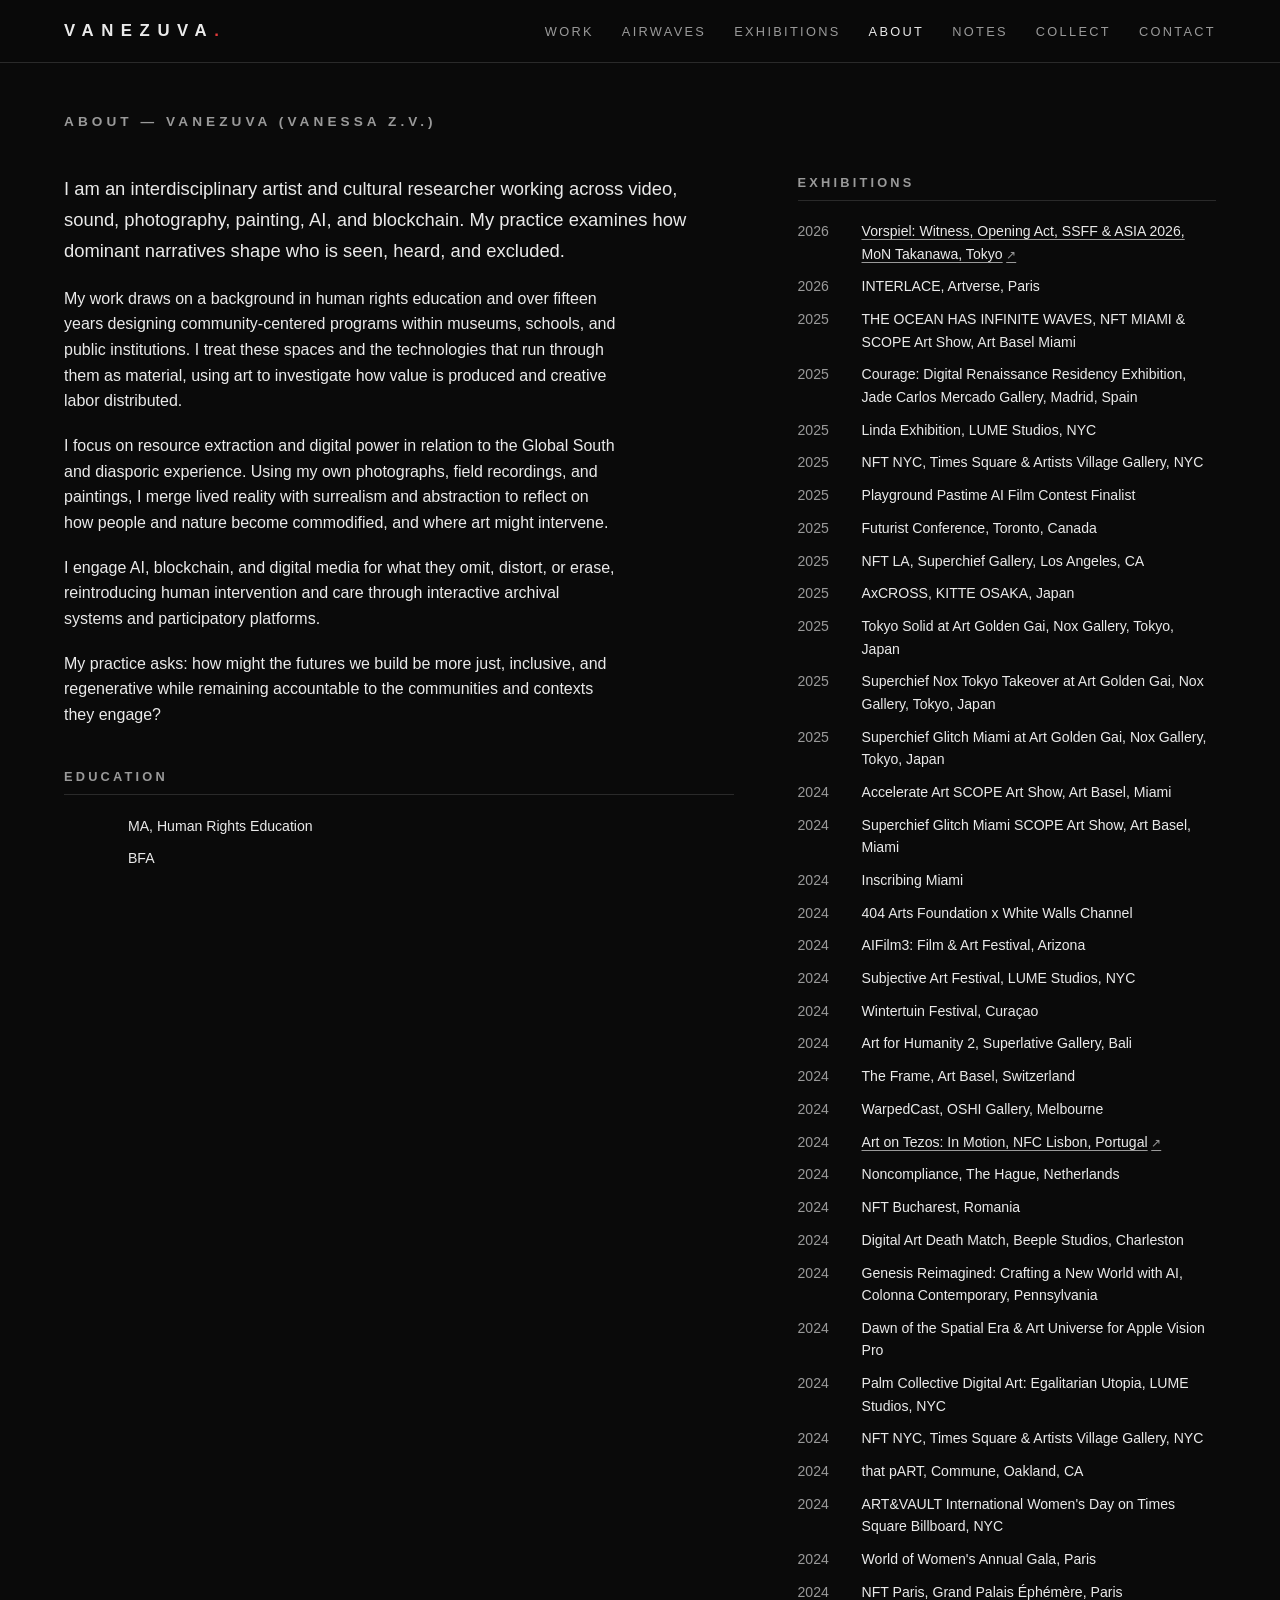
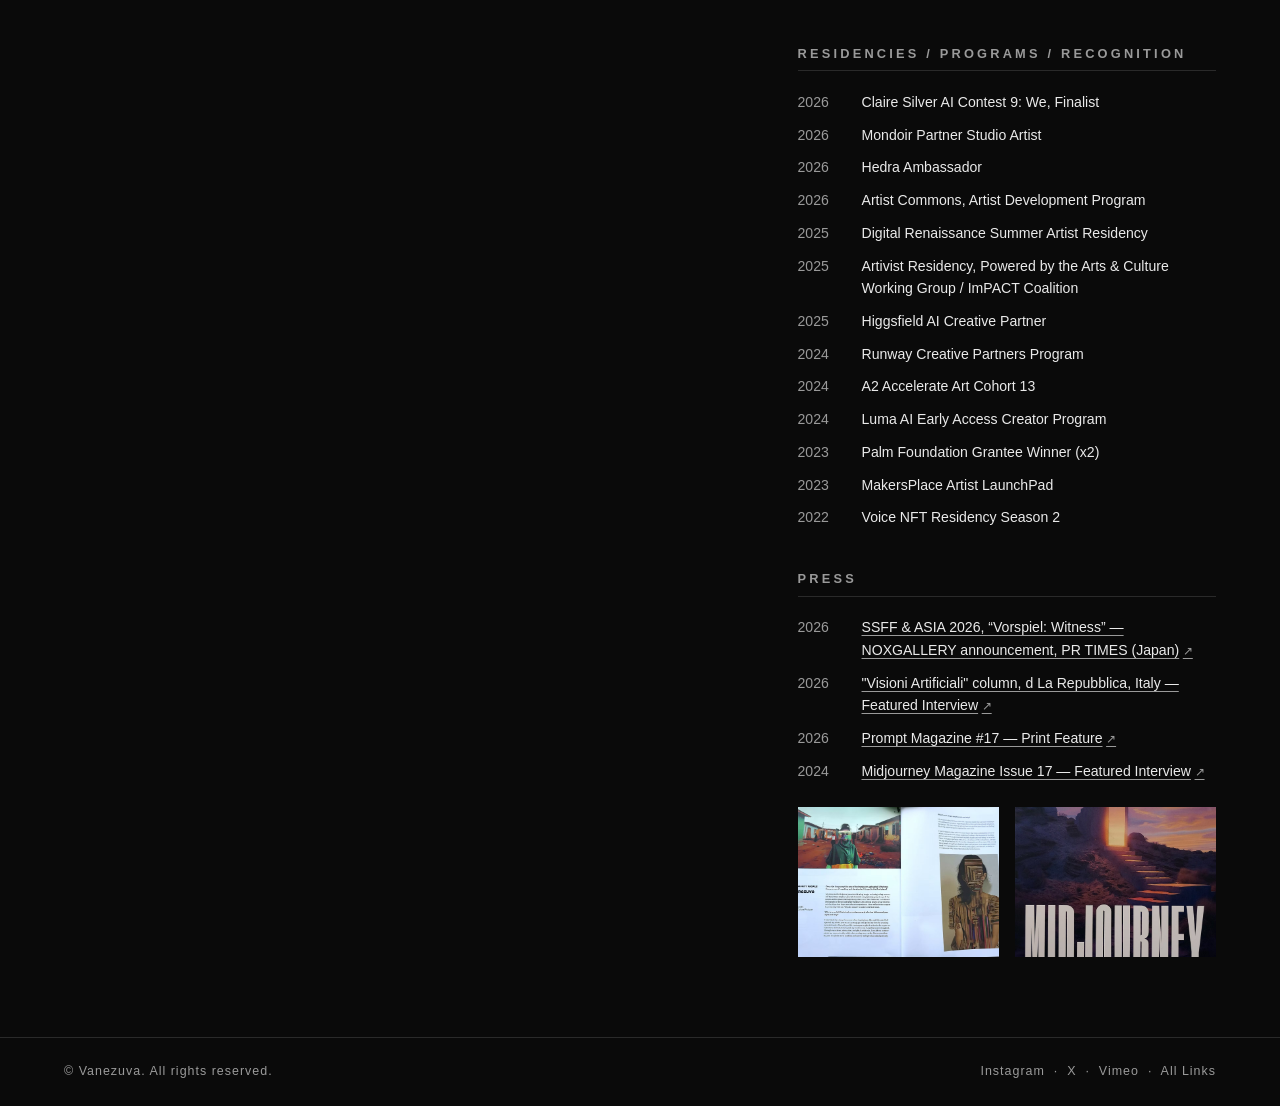
==== about.html @ 451c5dfe "Remove background grain" ====
<!DOCTYPE html>
<html lang="en">
<head>
  <meta charset="utf-8">
  <meta name="viewport" content="width=device-width, initial-scale=1">
  <title>About — Vanezuva | Interdisciplinary Artist &amp; Cultural Researcher</title>
  <meta name="description" content="Vanezuva (Vanessa Z.V.) examines how dominant narratives shape who is seen, heard, and excluded — working across video, sound, photography, painting, AI, and blockchain. Exhibitions, residencies, and press.">
  <link rel="canonical" href="https://www.vanezuva.com/about">
  <meta property="og:title" content="About — Vanezuva">
  <meta property="og:description" content="Interdisciplinary artist and cultural researcher. Exhibitions, residencies, and press.">
  <meta property="og:type" content="website">
  <link rel="stylesheet" href="css/main.css?v=16">
</head>
<body>

<header>
  <div class="header-inner">
    <a class="wordmark" href="/">Vanezuva<span>.</span></a>
    <button class="nav-toggle" id="navToggle" aria-label="Menu" aria-expanded="false">
      <span></span><span></span><span></span>
    </button>
    <nav>
      <a href="/">Work</a>
      <a href="/airwaves-ripple-effects">AIRWAVES</a>
      <a href="/exhibitions">Exhibitions</a>
      <a href="/about" class="active">About</a>
      <a href="/notes">Notes</a>
      <details class="collect-menu">
        <summary>Collect</summary>
        <div class="collect-list">
          <a href="https://www.transient.xyz/@Vanezuva" target="_blank" rel="noopener"><span class="chain">Ethereum</span><span>Transient Labs</span></a>
          <a href="https://objkt.com/users/tz1ch1iQnwR1G2ZSgaQqmaymnoV4d2zzx7Fn" target="_blank" rel="noopener"><span class="chain">Tezos</span><span>objkt</span></a>
          <a href="https://gamma.io/bc1qspwr9g2lpkmxvj2ulwgym7v85rjtnqvez5m835/created" target="_blank" rel="noopener"><span class="chain">Ordinals</span><span>Gamma</span></a>
          <a href="https://www.mallow.art/u/vanezuva?tab=artworks" target="_blank" rel="noopener"><span class="chain">Solana</span><span>Mallow</span></a>
        </div>
      </details>
      <a href="/contact">Contact</a>
    </nav>
  </div>
</header>

<main>
  <h1 class="page-title">About — Vanezuva (Vanessa Z.V.)</h1>

  <div class="about-grid">

    <section class="statement">
      <p class="lede">I am an interdisciplinary artist and cultural researcher working across video, sound, photography, painting, AI, and blockchain. My practice examines how dominant narratives shape who is seen, heard, and excluded.</p>
      <p>My work draws on a background in human rights education and over fifteen years designing community-centered programs within museums, schools, and public institutions. I treat these spaces and the technologies that run through them as material, using art to investigate how value is produced and creative labor distributed.</p>
      <p>I focus on resource extraction and digital power in relation to the Global South and diasporic experience. Using my own photographs, field recordings, and paintings, I merge lived reality with surrealism and abstraction to reflect on how people and nature become commodified, and where art might intervene.</p>
      <p>I engage AI, blockchain, and digital media for what they omit, distort, or erase, reintroducing human intervention and care through interactive archival systems and participatory platforms.</p>
      <p>My practice asks: how might the futures we build be more just, inclusive, and regenerative while remaining accountable to the communities and contexts they engage?</p>

      <div class="cv" style="margin-top:2.5rem">
        <h2>Education</h2>
        <ul>
          <li><span class="year"></span><span>MA, Human Rights Education</span></li>
          <li><span class="year"></span><span>BFA</span></li>
        </ul>
      </div>
    </section>

    <aside class="cv">
      <h2>Exhibitions</h2>
      <ul>
        <li><span class="year">2026</span><span><a href="https://prtimes.jp/main/html/rd/p/000000022.000100330.html" target="_blank" rel="noopener">Vorspiel: Witness, Opening Act, SSFF &amp; ASIA 2026, MoN Takanawa, Tokyo</a></span></li>
        <li><span class="year">2026</span><span>INTERLACE, Artverse, Paris</span></li>
        <li><span class="year">2025</span><span>THE OCEAN HAS INFINITE WAVES, NFT MIAMI &amp; SCOPE Art Show, Art Basel Miami</span></li>
        <li><span class="year">2025</span><span>Courage: Digital Renaissance Residency Exhibition, Jade Carlos Mercado Gallery, Madrid, Spain</span></li>
        <li><span class="year">2025</span><span>Linda Exhibition, LUME Studios, NYC</span></li>
        <li><span class="year">2025</span><span>NFT NYC, Times Square &amp; Artists Village Gallery, NYC</span></li>
        <li><span class="year">2025</span><span>Playground Pastime AI Film Contest Finalist</span></li>
        <li><span class="year">2025</span><span>Futurist Conference, Toronto, Canada</span></li>
        <li><span class="year">2025</span><span>NFT LA, Superchief Gallery, Los Angeles, CA</span></li>
        <li><span class="year">2025</span><span>AxCROSS, KITTE OSAKA, Japan</span></li>
        <li><span class="year">2025</span><span>Tokyo Solid at Art Golden Gai, Nox Gallery, Tokyo, Japan</span></li>
        <li><span class="year">2025</span><span>Superchief Nox Tokyo Takeover at Art Golden Gai, Nox Gallery, Tokyo, Japan</span></li>
        <li><span class="year">2025</span><span>Superchief Glitch Miami at Art Golden Gai, Nox Gallery, Tokyo, Japan</span></li>
        <li><span class="year">2024</span><span>Accelerate Art SCOPE Art Show, Art Basel, Miami</span></li>
        <li><span class="year">2024</span><span>Superchief Glitch Miami SCOPE Art Show, Art Basel, Miami</span></li>
        <li><span class="year">2024</span><span>Inscribing Miami</span></li>
        <li><span class="year">2024</span><span>404 Arts Foundation x White Walls Channel</span></li>
        <li><span class="year">2024</span><span>AIFilm3: Film &amp; Art Festival, Arizona</span></li>
        <li><span class="year">2024</span><span>Subjective Art Festival, LUME Studios, NYC</span></li>
        <li><span class="year">2024</span><span>Wintertuin Festival, Curaçao</span></li>
        <li><span class="year">2024</span><span>Art for Humanity 2, Superlative Gallery, Bali</span></li>
        <li><span class="year">2024</span><span>The Frame, Art Basel, Switzerland</span></li>
        <li><span class="year">2024</span><span>WarpedCast, OSHI Gallery, Melbourne</span></li>
        <li><span class="year">2024</span><span><a href="https://www.youtube.com/watch?v=-_lFttkFeXY&t=834s" target="_blank" rel="noopener">Art on Tezos: In Motion, NFC Lisbon, Portugal</a></span></li>
        <li><span class="year">2024</span><span>Noncompliance, The Hague, Netherlands</span></li>
        <li><span class="year">2024</span><span>NFT Bucharest, Romania</span></li>
        <li><span class="year">2024</span><span>Digital Art Death Match, Beeple Studios, Charleston</span></li>
        <li><span class="year">2024</span><span>Genesis Reimagined: Crafting a New World with AI, Colonna Contemporary, Pennsylvania</span></li>
        <li><span class="year">2024</span><span>Dawn of the Spatial Era &amp; Art Universe for Apple Vision Pro</span></li>
        <li><span class="year">2024</span><span>Palm Collective Digital Art: Egalitarian Utopia, LUME Studios, NYC</span></li>
        <li><span class="year">2024</span><span>NFT NYC, Times Square &amp; Artists Village Gallery, NYC</span></li>
        <li><span class="year">2024</span><span>that pART, Commune, Oakland, CA</span></li>
        <li><span class="year">2024</span><span>ART&amp;VAULT International Women's Day on Times Square Billboard, NYC</span></li>
        <li><span class="year">2024</span><span>World of Women's Annual Gala, Paris</span></li>
        <li><span class="year">2024</span><span>NFT Paris, Grand Palais Éphémère, Paris</span></li>
      </ul>

      <h2>Residencies / Programs / Recognition</h2>
      <ul>
        <li><span class="year">2026</span><span>Claire Silver AI Contest 9: We, Finalist</span></li>
        <li><span class="year">2026</span><span>Mondoir Partner Studio Artist</span></li>
        <li><span class="year">2026</span><span>Hedra Ambassador</span></li>
        <li><span class="year">2026</span><span>Artist Commons, Artist Development Program</span></li>
        <li><span class="year">2025</span><span>Digital Renaissance Summer Artist Residency</span></li>
        <li><span class="year">2025</span><span>Artivist Residency, Powered by the Arts &amp; Culture Working Group / ImPACT Coalition</span></li>
        <li><span class="year">2025</span><span>Higgsfield AI Creative Partner</span></li>
        <li><span class="year">2024</span><span>Runway Creative Partners Program</span></li>
        <li><span class="year">2024</span><span>A2 Accelerate Art Cohort 13</span></li>
        <li><span class="year">2024</span><span>Luma AI Early Access Creator Program</span></li>
        <li><span class="year">2023</span><span>Palm Foundation Grantee Winner (x2)</span></li>
        <li><span class="year">2023</span><span>MakersPlace Artist LaunchPad</span></li>
        <li><span class="year">2022</span><span>Voice NFT Residency Season 2</span></li>
      </ul>

      <h2>Press</h2>
      <ul>
        <li><span class="year">2026</span><span><a href="https://prtimes.jp/main/html/rd/p/000000022.000100330.html" target="_blank" rel="noopener">SSFF &amp; ASIA 2026, “Vorspiel: Witness” — NOXGALLERY announcement, PR TIMES (Japan)</a></span></li>
        <li><span class="year">2026</span><span><a href="https://d.repubblica.it/culture/arte/2026/05/12/news/vanezuva_chi_e_artista_ia_intervista-425332505/" target="_blank" rel="noopener">"Visioni Artificiali" column, d La Repubblica, Italy — Featured Interview</a></span></li>
        <li><span class="year">2026</span><span><a href="https://promptmagazine.store/products/prompt-magazine-17?variant=57945941311833" target="_blank" rel="noopener">Prompt Magazine #17 — Print Feature</a></span></li>
        <li><span class="year">2024</span><span><a href="https://mag.midjourney.com/midjourneymag" target="_blank" rel="noopener">Midjourney Magazine Issue 17 — Featured Interview</a></span></li>
      </ul>

      <div class="press-shots">
        <article class="work reveal" data-image="media/press/midjourney_mag_spread.jpg"
                 data-title="Midjourney Magazine Issue 17" data-sub="Community Profile — featured interview">
          <div class="thumb">
            <img src="media/press/midjourney_mag_spread.jpg" alt="Vanezuva featured interview spread in Midjourney Magazine Issue 17" loading="lazy">
          </div>
        </article>
        <article class="work reveal" data-image="media/press/midjourney_mag_cover.jpg"
                 data-title="Midjourney Magazine Issue 17" data-sub="Cover">
          <div class="thumb">
            <img src="media/press/midjourney_mag_cover.jpg" alt="Midjourney Magazine Issue 17 cover" loading="lazy">
          </div>
        </article>
      </div>
    </aside>

  </div>
</main>

<div class="lightbox" id="lightbox" aria-hidden="true">
  <button class="lightbox-close" id="lbClose" aria-label="Close">&times;</button>
  <button class="lightbox-nav prev" id="lbPrev" aria-label="Previous">&#8249;</button>
  <button class="lightbox-nav next" id="lbNext" aria-label="Next">&#8250;</button>
  <div class="lightbox-inner">
    <div id="lbMedia"></div>
    <div class="lightbox-caption">
      <span class="title" id="lbTitle"></span>
      <span id="lbSub"></span>
      <a id="lbLink" target="_blank" rel="noopener" style="display:none"></a>
    </div>
  </div>
</div>

<footer>
  <div class="footer-inner">
    <span>&copy; Vanezuva. All rights reserved.</span>
    <span>
      <a href="https://www.instagram.com/vanezuva_" target="_blank" rel="noopener">Instagram</a> &nbsp;·&nbsp;
      <a href="https://x.com/VanezuV" target="_blank" rel="noopener">X</a> &nbsp;·&nbsp;
      <a href="https://vimeo.com/user173484157" target="_blank" rel="noopener">Vimeo</a> &nbsp;·&nbsp;
      <a href="https://beacons.ai/vanezuva" target="_blank" rel="noopener">All Links</a>
    </span>
  </div>
</footer>

<script src="js/main.js?v=11"></script>
  <!-- Vercel Web Analytics (privacy-friendly, cookieless) -->
  <script>
    window.va = window.va || function () { (window.vaq = window.vaq || []).push(arguments); };
  </script>
  <script defer src="/_vercel/insights/script.js"></script>
</body>
</html>
---- css/main.css ----
/* V A N E Z U V A — main stylesheet */
:root {
  --bg: #0a0a0a;
  --bg-raised: #141414;
  --text: #eaeaea;
  --text-dim: #9a9a9a;
  --line: #2a2a2a;
  --accent: #e33b3b;
  --max: 1200px;
}

* { margin: 0; padding: 0; box-sizing: border-box; }

html { scroll-behavior: smooth; }

body {
  background: var(--bg);
  color: var(--text);
  font-family: -apple-system, BlinkMacSystemFont, "Helvetica Neue", Helvetica, Arial, sans-serif;
  font-size: 16px;
  line-height: 1.6;
  -webkit-font-smoothing: antialiased;
}

a { color: inherit; text-decoration: none; }
a:hover { color: var(--accent); }

img, video { max-width: 100%; display: block; }

/* ---------- header ---------- */
header {
  position: sticky;
  top: 0;
  z-index: 50;
  background: rgba(10, 10, 10, 0.92);
  backdrop-filter: blur(8px);
  border-bottom: 1px solid var(--line);
}
.header-inner {
  max-width: var(--max);
  margin: 0 auto;
  padding: 1.1rem 1.5rem;
  display: flex;
  align-items: baseline;
  justify-content: space-between;
  gap: 1rem;
  flex-wrap: wrap;
}
.wordmark {
  font-size: 1.05rem;
  font-weight: 600;
  letter-spacing: 0.45em;
  text-transform: uppercase;
  white-space: nowrap;
}
.wordmark:hover { color: var(--text); }
.wordmark span { color: var(--accent); }
nav { display: flex; gap: 1.75rem; }
nav a {
  font-size: 0.8rem;
  letter-spacing: 0.18em;
  text-transform: uppercase;
  color: var(--text-dim);
}
nav a.active, nav a:hover { color: var(--text); }

/* hamburger button (hidden on desktop) */
.nav-toggle { display: none; background: none; border: 0; padding: 0.4rem; cursor: pointer; }
.nav-toggle span {
  display: block;
  width: 22px;
  height: 2px;
  background: var(--text);
  margin: 5px 0;
  transition: transform 0.25s ease, opacity 0.25s ease;
}
body.nav-open .nav-toggle span:nth-child(1) { transform: translateY(7px) rotate(45deg); }
body.nav-open .nav-toggle span:nth-child(2) { opacity: 0; }
body.nav-open .nav-toggle span:nth-child(3) { transform: translateY(-7px) rotate(-45deg); }

/* Collect dropdown */
.collect-menu { position: relative; }
.collect-menu summary {
  list-style: none;
  cursor: pointer;
  font-size: 0.8rem;
  letter-spacing: 0.18em;
  text-transform: uppercase;
  color: var(--text-dim);
  touch-action: manipulation;
}
.collect-menu summary::-webkit-details-marker { display: none; }
.collect-menu summary::marker { content: ""; }
.collect-menu summary:hover, .collect-menu[open] summary { color: var(--text); }
.collect-list {
  position: absolute;
  right: 0;
  top: calc(100% + 0.8rem);
  min-width: 15rem;
  background: var(--bg-raised);
  border: 1px solid var(--line);
  z-index: 60;
}
.collect-list a {
  display: flex;
  justify-content: space-between;
  gap: 1.5rem;
  padding: 0.7rem 1rem;
  font-size: 0.8rem;
  letter-spacing: 0.1em;
  border-bottom: 1px solid var(--line);
  color: var(--text);
}
.collect-list a:last-child { border-bottom: 0; }
.collect-list a:hover { background: var(--bg); color: var(--accent); }
.collect-list .chain {
  text-transform: uppercase;
  font-size: 0.7rem;
  letter-spacing: 0.2em;
  color: var(--text-dim);
  align-self: center;
}

/* ---------- layout ---------- */
main {
  max-width: var(--max);
  margin: 0 auto;
  padding: 3rem 1.5rem 5rem;
}
.page-title {
  font-size: 0.85rem;
  letter-spacing: 0.3em;
  text-transform: uppercase;
  color: var(--text-dim);
  margin-bottom: 2.5rem;
}

/* one-line orienting statement under the homepage hero */
.site-intro {
  font-size: clamp(1.2rem, 1.9vw, 1.55rem);
  line-height: 1.55;
  max-width: 40ch;
  margin-bottom: 4rem;
}
@media (max-width: 640px) {
  .site-intro { font-size: 1.02rem; margin-bottom: 2.5rem; }
}

/* ---------- hero ---------- */
.hero { margin-bottom: 3.5rem; }
.hero video, .hero img {
  width: 100%;
  aspect-ratio: 16 / 9;
  object-fit: cover;
  background: var(--bg-raised);
}
.hero-caption {
  display: flex;
  justify-content: space-between;
  gap: 1rem;
  padding-top: 0.6rem;
  font-size: 0.85rem;
  color: var(--text-dim);
}
.hero-caption .title { color: var(--text); }

/* ---------- gallery grid ---------- */
.grid {
  display: grid;
  grid-template-columns: repeat(auto-fill, minmax(320px, 1fr));
  gap: 2.5rem 1.5rem;
}
.work { cursor: pointer; }
.work .thumb {
  position: relative;
  aspect-ratio: 16 / 10;
  overflow: hidden;
  background: var(--bg-raised);
}
.work .thumb img {
  width: 100%;
  height: 100%;
  object-fit: cover;
  transition: transform 0.5s ease, opacity 0.3s ease;
}
.work:hover .thumb img { transform: scale(1.03); }
.work .badge {
  position: absolute;
  right: 0.6rem;
  bottom: 0.6rem;
  font-size: 0.65rem;
  letter-spacing: 0.15em;
  text-transform: uppercase;
  background: rgba(0, 0, 0, 0.65);
  color: var(--text);
  padding: 0.25rem 0.55rem;
}
.work .meta { padding-top: 0.7rem; }
.work .meta .title { font-size: 0.95rem; }
.work .meta .sub {
  font-size: 0.8rem;
  color: var(--text-dim);
  margin-top: 0.15rem;
}

/* ---------- lightbox ---------- */
.lightbox {
  position: fixed;
  inset: 0;
  z-index: 100;
  background: rgba(5, 5, 5, 0.99);
  display: flex;
  align-items: center;
  justify-content: center;
  padding: 2rem;
  opacity: 0;
  visibility: hidden;
  transition: opacity 0.3s ease, visibility 0s linear 0.3s;
}
.lightbox.open { opacity: 1; visibility: visible; transition: opacity 0.3s ease; }
.lightbox-inner {
  max-width: 1100px;
  width: 100%;
  transform: translateY(14px);
  transition: transform 0.45s cubic-bezier(0.2, 0.7, 0.2, 1);
}
.lightbox.open .lightbox-inner { transform: none; }
.lightbox-inner video, .lightbox-inner img {
  width: 100%;
  max-height: 78vh;
  object-fit: contain;
  background: #000;
}
.lightbox-caption {
  display: flex;
  justify-content: space-between;
  gap: 1rem;
  padding-top: 0.8rem;
  font-size: 0.9rem;
  color: var(--text-dim);
}
.lightbox-caption .title { color: var(--text); }
.lightbox-close {
  position: absolute;
  top: 1.2rem;
  right: 1.6rem;
  font-size: 1.6rem;
  line-height: 1;
  color: var(--text-dim);
  background: none;
  border: 0;
  cursor: pointer;
}
.lightbox-close:hover { color: var(--text); }
.lightbox-nav {
  position: absolute;
  top: 50%;
  transform: translateY(-50%);
  font-size: 2.2rem;
  line-height: 1;
  padding: 1rem 0.8rem;
  color: var(--text-dim);
  background: none;
  border: 0;
  cursor: pointer;
  user-select: none;
  z-index: 2;
}
.lightbox-nav:hover { color: var(--text); }
.lightbox-nav.prev { left: 0.4rem; }
.lightbox-nav.next { right: 0.4rem; }
@media (max-width: 640px) {
  .lightbox-nav { font-size: 1.7rem; padding: 0.8rem 0.5rem; }
}

/* ---------- about ---------- */
.about-grid {
  display: grid;
  grid-template-columns: minmax(0, 1.6fr) minmax(0, 1fr);
  gap: 4rem;
}
@media (max-width: 800px) { .about-grid { grid-template-columns: 1fr; gap: 2.5rem; } }
.statement p { margin-bottom: 1.2rem; max-width: 62ch; }
.statement .lede { font-size: 1.15rem; line-height: 1.7; }

.cv h2 {
  font-size: 0.8rem;
  letter-spacing: 0.25em;
  text-transform: uppercase;
  color: var(--text-dim);
  margin: 2.2rem 0 0.9rem;
  padding-bottom: 0.4rem;
  border-bottom: 1px solid var(--line);
}
.cv h2:first-child { margin-top: 0; }
.cv ul { list-style: none; }
.cv li {
  font-size: 0.88rem;
  padding: 0.32rem 0;
  display: grid;
  grid-template-columns: 3.2rem 1fr;
  gap: 0.8rem;
}
.cv li .year { color: var(--text-dim); }
/* linked entries read as clickable without needing hover */
.cv li a {
  text-decoration: underline;
  text-decoration-color: var(--text-dim);
  text-decoration-thickness: 1px;
  text-underline-offset: 3px;
}
.cv li a::after {
  content: "\2197";
  margin-left: 0.3em;
  font-size: 0.85em;
  color: var(--text-dim);
  white-space: nowrap;
}
.cv li a:hover { color: var(--accent); text-decoration-color: var(--accent); }
.cv li a:hover::after { color: var(--accent); }

.press-shots {
  display: grid;
  grid-template-columns: 1fr 1fr;
  gap: 1rem;
  margin-top: 1.2rem;
}
.press-shots .thumb { aspect-ratio: 4 / 3; overflow: hidden; background: var(--bg-raised); }
.press-shots .thumb img { width: 100%; height: 100%; object-fit: cover; }

/* ---------- contact ---------- */
.contact-block { max-width: 40rem; }
.contact-block p { margin-bottom: 1.2rem; }
.contact-links { list-style: none; margin-top: 2rem; }
.contact-links li { padding: 0.55rem 0; border-bottom: 1px solid var(--line); }
.contact-links a {
  display: flex;
  justify-content: space-between;
  gap: 1rem;
  font-size: 0.95rem;
}
.contact-links .label {
  font-size: 0.75rem;
  letter-spacing: 0.2em;
  text-transform: uppercase;
  color: var(--text-dim);
  align-self: center;
}

/* ---------- project page ---------- */
.project-intro { max-width: 62ch; margin-bottom: 3.5rem; }
.project-intro p { margin-bottom: 1.2rem; }
.project-intro .lede { font-size: 1.15rem; line-height: 1.7; }

.collector-block {
  margin-top: 4rem;
  padding-top: 2.5rem;
  border-top: 1px solid var(--line);
  max-width: 62ch;
}
.collector-block h2 {
  font-size: 0.85rem;
  letter-spacing: 0.3em;
  text-transform: uppercase;
  color: var(--text-dim);
  margin-bottom: 1.2rem;
}
.collector-block p { margin-bottom: 1.8rem; }
.cta-row { display: flex; gap: 1rem; flex-wrap: wrap; }
.cta {
  display: inline-block;
  padding: 0.75rem 1.4rem;
  border: 1px solid var(--text);
  font-size: 0.8rem;
  letter-spacing: 0.18em;
  text-transform: uppercase;
}
.cta:hover { background: var(--text); color: var(--bg); }
.cta.secondary { border-color: var(--line); color: var(--text-dim); }
.cta.secondary:hover { background: none; border-color: var(--text); color: var(--text); }

/* ---------- YouTube embed inside lightbox ---------- */
.lb-embed { position: relative; width: 100%; aspect-ratio: 16 / 9; background: #000; }
.lb-embed iframe { position: absolute; inset: 0; width: 100%; height: 100%; border: 0; }

/* ---------- exhibition history (Exhibitions page) ---------- */
.exhibition-history {
  margin-top: 4.5rem;
  padding-top: 2.5rem;
  border-top: 1px solid var(--line);
  max-width: 46rem;
}

/* ---------- PULSO archive stream embed (AIRWAVES page) ---------- */
.archive-stream { margin-top: 4rem; }
.archive-stream iframe {
  width: 100%;
  height: 340px;
  border: 1px solid var(--line);
  background: var(--bg-raised);
  display: block;
}
.archive-stream .archive-note {
  font-size: 0.85rem;
  color: var(--text-dim);
  margin: 0.8rem 0;
  max-width: 62ch;
}
.archive-stream .archive-note a { color: var(--text); }
.archive-stream .archive-note a:hover { color: var(--accent); }
@media (max-width: 640px) {
  .archive-stream iframe { height: 300px; }
}

/* ---------- contact form ---------- */
.contact-form { margin: 2rem 0 3rem; display: flex; flex-direction: column; }
.contact-form label {
  font-size: 0.75rem;
  letter-spacing: 0.2em;
  text-transform: uppercase;
  color: var(--text-dim);
  margin: 1.1rem 0 0.4rem;
}
.contact-form input[type="text"],
.contact-form input[type="email"],
.contact-form textarea {
  background: var(--bg-raised);
  border: 1px solid var(--line);
  color: var(--text);
  font: inherit;
  padding: 0.7rem 0.9rem;
  border-radius: 0;
  -webkit-appearance: none;
}
.contact-form input:focus,
.contact-form textarea:focus {
  outline: none;
  border-color: var(--text-dim);
}
.contact-form textarea { resize: vertical; }
.contact-form button.cta {
  margin-top: 1.6rem;
  align-self: flex-start;
  background: none;
  color: var(--text);
  cursor: pointer;
}
.contact-form button.cta:hover { background: var(--text); color: var(--bg); }

/* ---------- footer ---------- */
footer { border-top: 1px solid var(--line); }
.footer-inner {
  max-width: var(--max);
  margin: 0 auto;
  padding: 1.5rem;
  display: flex;
  justify-content: space-between;
  gap: 1rem;
  flex-wrap: wrap;
  font-size: 0.78rem;
  letter-spacing: 0.08em;
  color: var(--text-dim);
}

@media (max-width: 640px) {
  body { overflow-x: hidden; }
  .wordmark { letter-spacing: 0.3em; }
  .header-inner { flex-wrap: nowrap; align-items: center; }
  .nav-toggle { display: block; }
  /* the menu becomes a vertical panel under the header, opened by the hamburger */
  nav {
    display: none;
    position: fixed;
    top: var(--header-h, 64px);
    left: 0;
    right: 0;
    max-height: calc(100vh - var(--header-h, 64px));
    overflow-y: auto;
    flex-direction: column;
    gap: 0;
    background: var(--bg-raised);
    border-top: 1px solid var(--line);
    border-bottom: 1px solid var(--line);
    z-index: 70;
  }
  body.nav-open nav { display: flex; }
  nav > a {
    padding: 0.95rem 1.2rem;
    border-bottom: 1px solid var(--line);
    font-size: 0.85rem;
  }
  nav > a:last-child { border-bottom: 0; }
  .collect-menu { position: static; border-bottom: 1px solid var(--line); }
  .collect-menu summary { padding: 0.95rem 1.2rem; }
  .collect-list {
    position: static;
    min-width: 0;
    border: 0;
    background: var(--bg);
  }
  .collect-list a { padding-left: 2.2rem; }
  main { padding: 2rem 1rem 4rem; }
}

/* ---------- notes (practice writing) ---------- */
.notes-intro { max-width: 62ch; margin-bottom: 3rem; }
.notes-intro p { margin-bottom: 1rem; }
.notes-list { list-style: none; max-width: 62ch; }
.notes-list li { padding: 1.5rem 0; border-top: 1px solid var(--line); }
.notes-list li:last-child { border-bottom: 1px solid var(--line); }
.notes-list .date, .note .date {
  font-size: 0.75rem;
  letter-spacing: 0.2em;
  text-transform: uppercase;
  color: var(--text-dim);
}
.notes-list h2 { font-size: 1.25rem; font-weight: 500; line-height: 1.3; margin: 0.35rem 0 0.4rem; }
.notes-list h2 a:hover { color: var(--accent); }
.notes-list p { color: var(--text-dim); max-width: 56ch; }

.note { max-width: 62ch; }
.note-head { margin-bottom: 2rem; }
.note-head .page-title a:hover { color: var(--text); }
.note h1 {
  font-size: clamp(1.7rem, 4vw, 2.4rem);
  font-weight: 500;
  line-height: 1.2;
  margin: 0.4rem 0 0.8rem;
  text-wrap: balance;
}
.note .standfirst { font-size: 1.15rem; line-height: 1.7; color: var(--text-dim); }
.note figure { margin: 0 0 2.4rem; }
.note figure img { width: 100%; height: auto; aspect-ratio: 16 / 9; object-fit: cover; background: var(--bg-raised); }
.note figcaption { font-size: 0.82rem; line-height: 1.5; color: var(--text-dim); padding-top: 0.6rem; }
.note-body p { margin-bottom: 1.2rem; font-size: 1.05rem; line-height: 1.75; }
.note-body h2 {
  font-size: 0.8rem;
  letter-spacing: 0.25em;
  text-transform: uppercase;
  color: var(--text-dim);
  margin: 2.6rem 0 1rem;
}
.note-body hr { border: 0; border-top: 1px solid var(--line); margin: 2.4rem 0; }
.note-body a, .note-foot a {
  text-decoration: underline;
  text-decoration-color: var(--text-dim);
  text-decoration-thickness: 1px;
  text-underline-offset: 3px;
}
.note-body a:hover, .note-foot a:hover { color: var(--accent); text-decoration-color: var(--accent); }
.note-foot {
  margin-top: 3.5rem;
  padding-top: 1.6rem;
  border-top: 1px solid var(--line);
  font-size: 0.88rem;
  line-height: 1.6;
  color: var(--text-dim);
  max-width: 62ch;
}
.note-foot a { color: var(--text); }


/* ---------- immersive layer ---------- */

/* elements fade up as they enter the viewport (only when JS is running) */
html.js .reveal {
  opacity: 0;
  transform: translateY(18px);
  transition: opacity 0.7s ease, transform 0.7s cubic-bezier(0.2, 0.7, 0.2, 1);
}
html.js .reveal.in { opacity: 1; transform: none; }
.grid .reveal:nth-child(3n+2) { transition-delay: 0.08s; }
.grid .reveal:nth-child(3n+3) { transition-delay: 0.16s; }

/* cross-page fade (browsers that support cross-document view transitions) */
@media (prefers-reduced-motion: no-preference) {
  @view-transition { navigation: auto; }
  ::view-transition-old(root) { animation-duration: 0.22s; }
  ::view-transition-new(root) { animation-duration: 0.34s; }
}

/* homepage: the hero fills the viewport below the header, edge to edge */
.hero-full {
  position: relative;
  margin: 0;
  height: calc(100vh - var(--header-h, 63px));
  height: calc(100svh - var(--header-h, 63px));
  min-height: 420px;
  background: var(--bg-raised);
  overflow: hidden;
}
.hero-full video {
  width: 100%;
  height: 100%;
  aspect-ratio: auto;
  object-fit: cover;
  object-position: 50% 45%;
}
.hero-full .hero-caption {
  position: absolute;
  left: 0;
  right: 0;
  bottom: 0;
  padding: 1rem 1.5rem;
  align-items: flex-end;
  flex-wrap: wrap;
  gap: 0.5rem 1rem;
  pointer-events: none;
}
.hero-full .hero-caption > * { pointer-events: auto; }
.hero-chip {
  display: inline-flex;
  align-items: center;
  gap: 0.7rem;
  background: rgba(0, 0, 0, 0.7);
  color: var(--text);
  font-size: 0.7rem;
  letter-spacing: 0.15em;
  text-transform: uppercase;
  line-height: 1.4;
  padding: 0.5rem 0.8rem;
  -webkit-backdrop-filter: blur(6px);
  backdrop-filter: blur(6px);
}
.hero-chip .sub { color: var(--text-dim); }
.sound-toggle {
  border: 0;
  font: inherit;
  font-size: 0.7rem;
  letter-spacing: 0.15em;
  text-transform: uppercase;
  cursor: pointer;
  color: var(--text-dim);
}
.sound-toggle:hover, .sound-toggle[aria-pressed="true"] { color: var(--text); }
.sound-toggle:focus-visible { outline: 1px solid var(--text); outline-offset: 2px; }
.sound-toggle svg { width: 15px; height: 15px; display: block; }
.sound-toggle .on { display: none; }
.sound-toggle[aria-pressed="true"] .on { display: block; }
.sound-toggle[aria-pressed="true"] .off { display: none; }
/* thin line at the bottom centre that draws downward; visible on light and dark frames */
.scroll-cue {
  position: absolute;
  left: 50%;
  bottom: 1.2rem;
  width: 1px;
  height: 36px;
  background: #fff;
  mix-blend-mode: difference;
  transform-origin: top;
  animation: scroll-cue 2.4s cubic-bezier(0.4, 0, 0.2, 1) infinite;
}
@keyframes scroll-cue {
  0%   { transform: scaleY(0); opacity: 0; }
  35%  { transform: scaleY(1); opacity: 0.9; }
  100% { transform: scaleY(1) translateY(22px); opacity: 0; }
}

/* project pages: the hero runs edge to edge without cropping the frame */
.hero-wide { margin: 0; background: #000; }
.hero-wide video {
  width: 100%;
  height: auto;
  max-height: calc(100vh - var(--header-h, 63px));
  max-height: calc(100svh - var(--header-h, 63px));
  aspect-ratio: auto;
  object-fit: contain;
  background: #000;
}
.hero-wide .hero-caption {
  max-width: var(--max);
  margin: 0 auto;
  padding: 0.7rem 1.5rem 0;
}

/* gallery cards: a silent preview plays over the poster (hover, or in view on touch screens) */
.work .thumb video.preview {
  position: absolute;
  inset: 0;
  width: 100%;
  height: 100%;
  object-fit: cover;
  opacity: 0;
  transition: opacity 0.45s ease;
  pointer-events: none;
}
.work.playing .thumb video.preview { opacity: 1; }
.work.playing .thumb img { transform: scale(1.03); }

@media (max-width: 640px) {
  .hero-full { min-height: 0; height: calc(100svh - var(--header-h, 63px)); }
  .hero-full video { object-position: 62% 45%; }
  .hero-full .hero-caption { padding: 0.8rem 1rem; }
  .hero-chip { font-size: 0.64rem; padding: 0.42rem 0.65rem; }
  .hero-full .hero-chip:not(.sound-toggle) { flex-direction: column; align-items: flex-start; gap: 0.15rem; }
  .scroll-cue { display: none; }
  .hero-wide .hero-caption { padding: 0.6rem 1rem 0; }
}

@media (prefers-reduced-motion: reduce) {
  html { scroll-behavior: auto; }
  html.js .reveal { opacity: 1; transform: none; transition: none; }
  .scroll-cue { animation: none; opacity: 0.6; }
  .lightbox, .lightbox.open, .lightbox-inner { transition: none; }
  .work .thumb video.preview { display: none; }
}
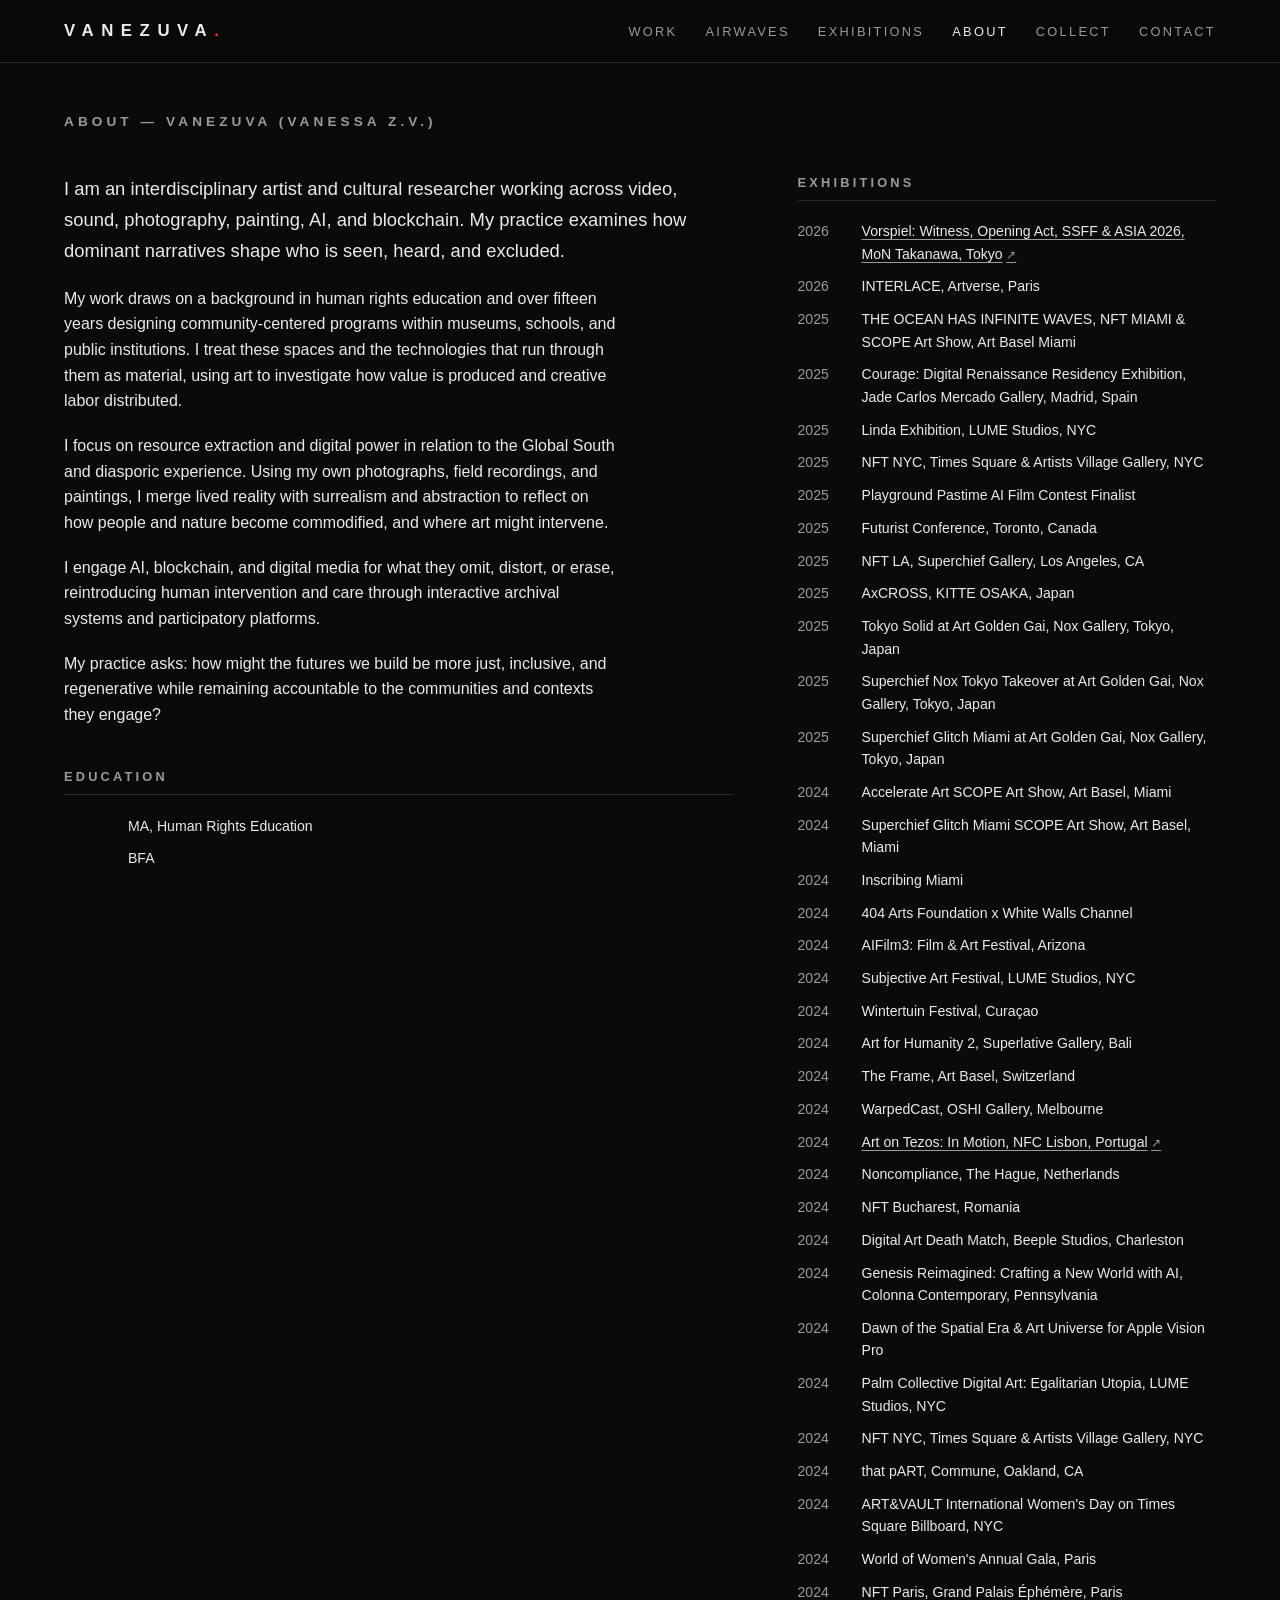
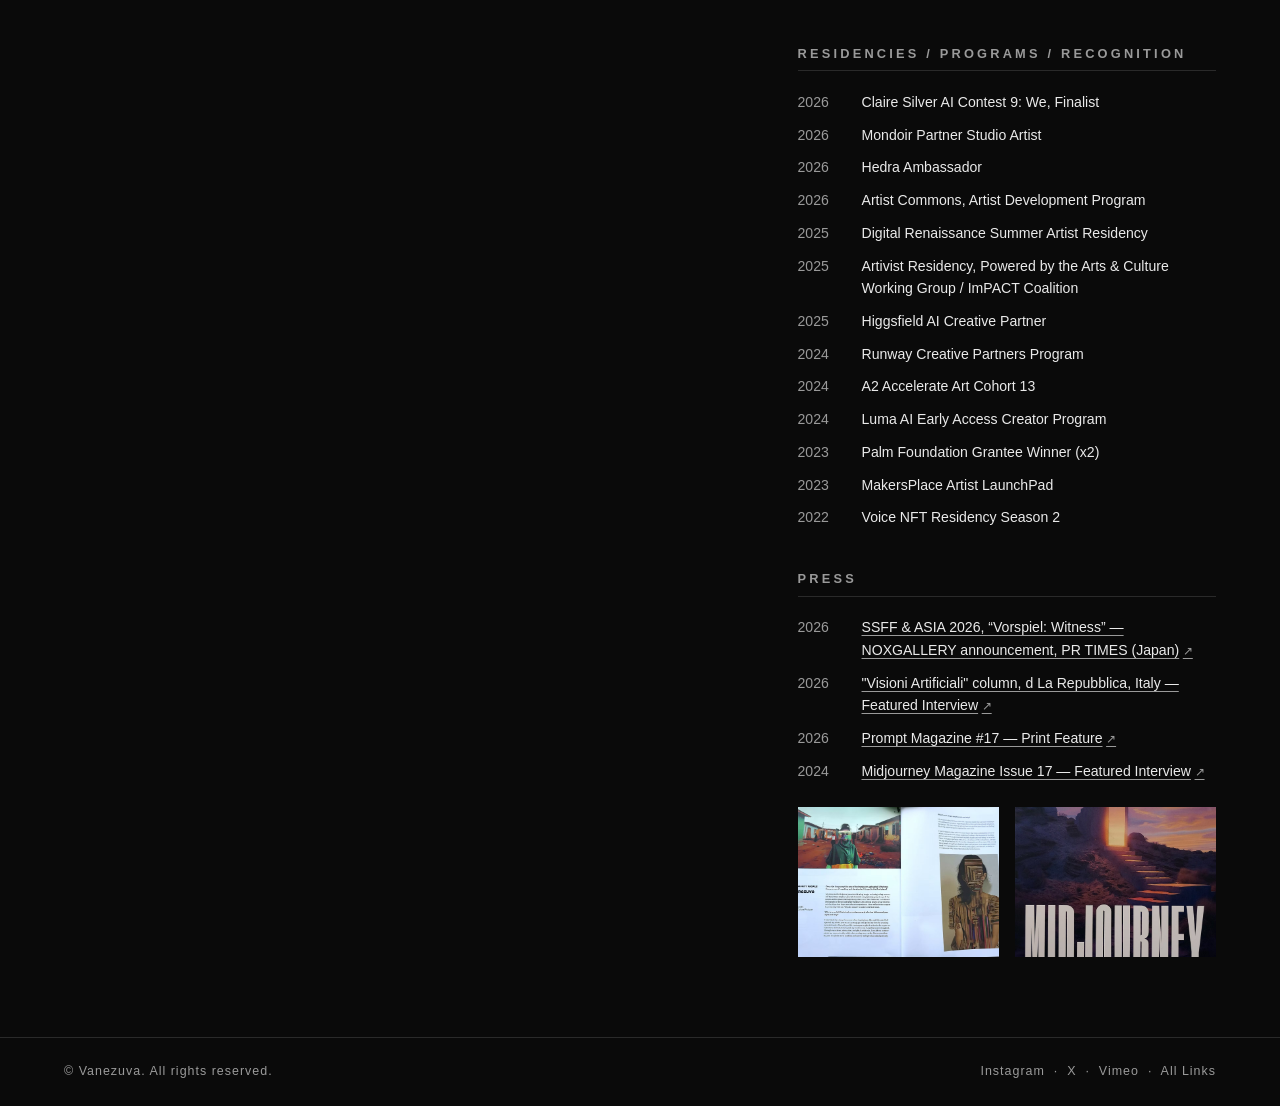
==== commit ee8ecc54: "Remove the Notes section (index, post, RSS feed); redirect old URLs home Co-Authored-By: Claude Fabl" ====
--- a/about.html
+++ b/about.html
@@ -24,7 +24,6 @@
       <a href="/airwaves-ripple-effects">AIRWAVES</a>
       <a href="/exhibitions">Exhibitions</a>
       <a href="/about" class="active">About</a>
-      <a href="/notes">Notes</a>
       <details class="collect-menu">
         <summary>Collect</summary>
         <div class="collect-list">
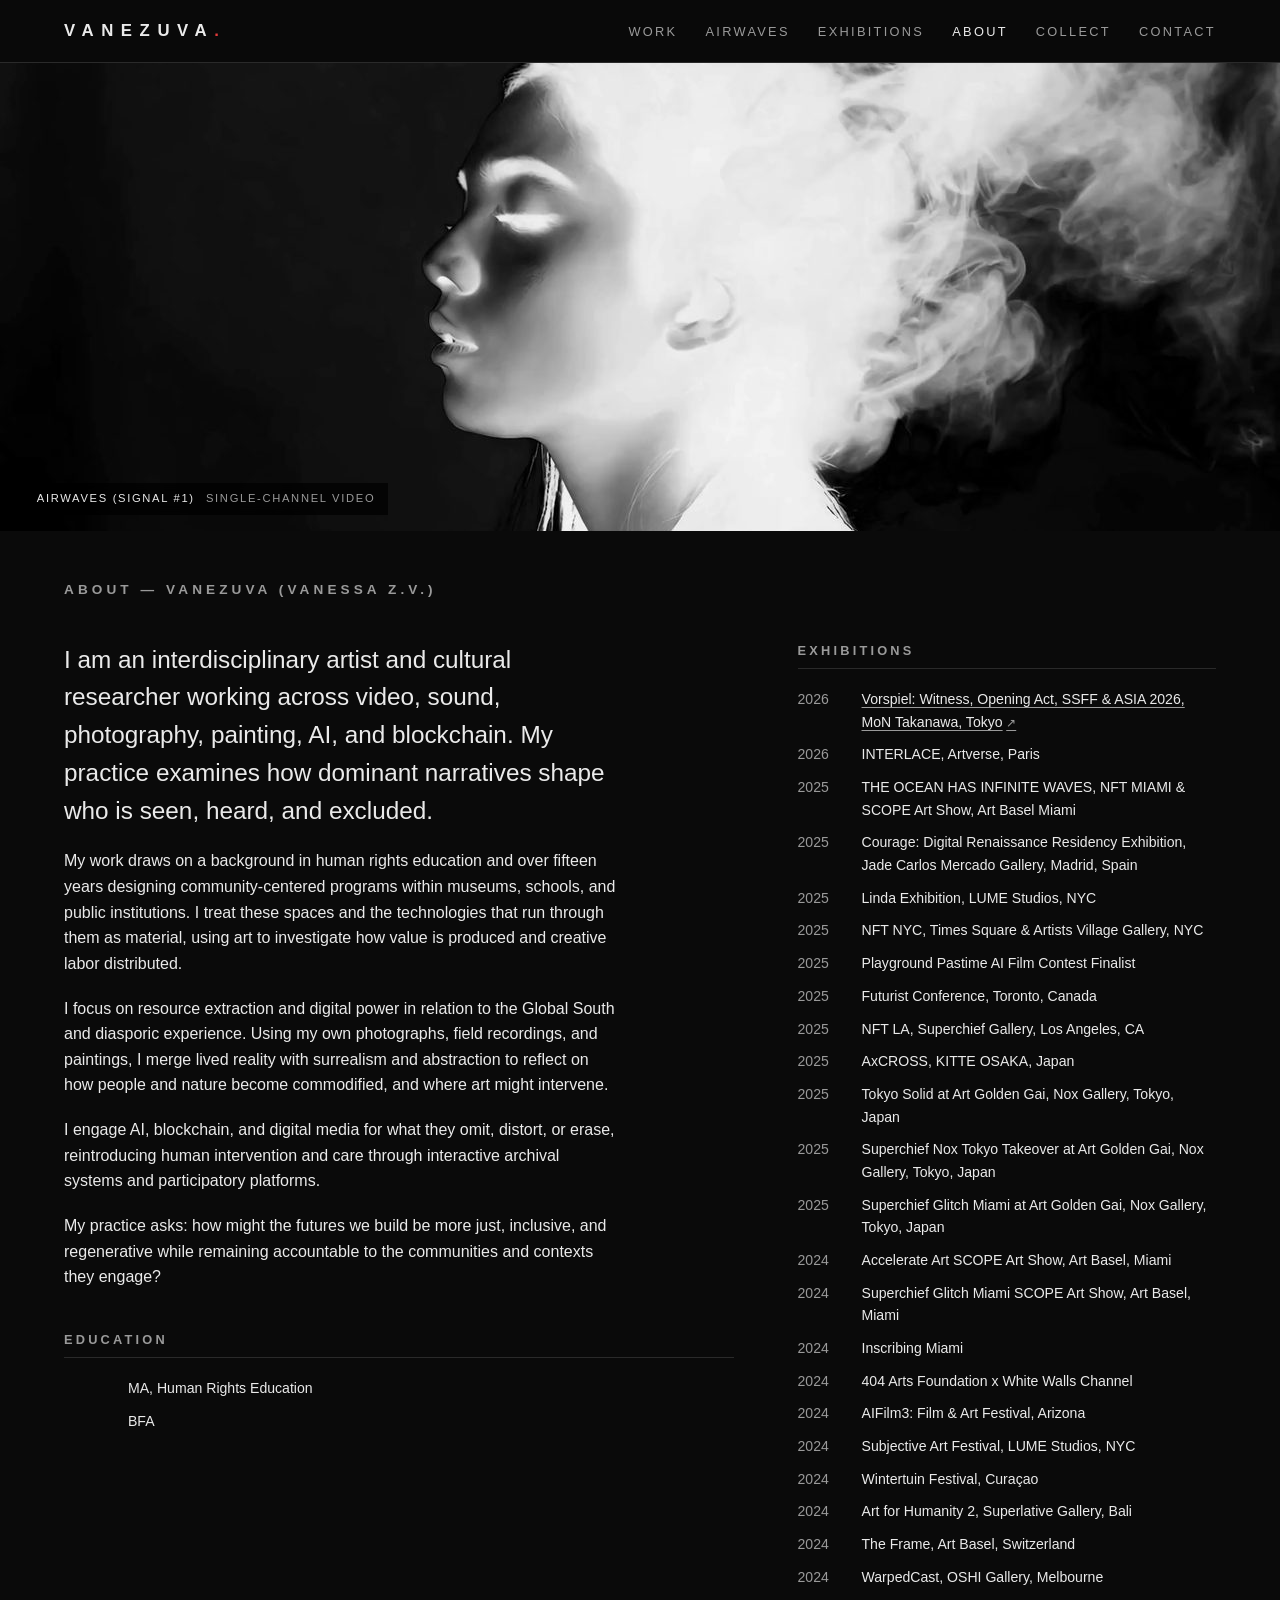
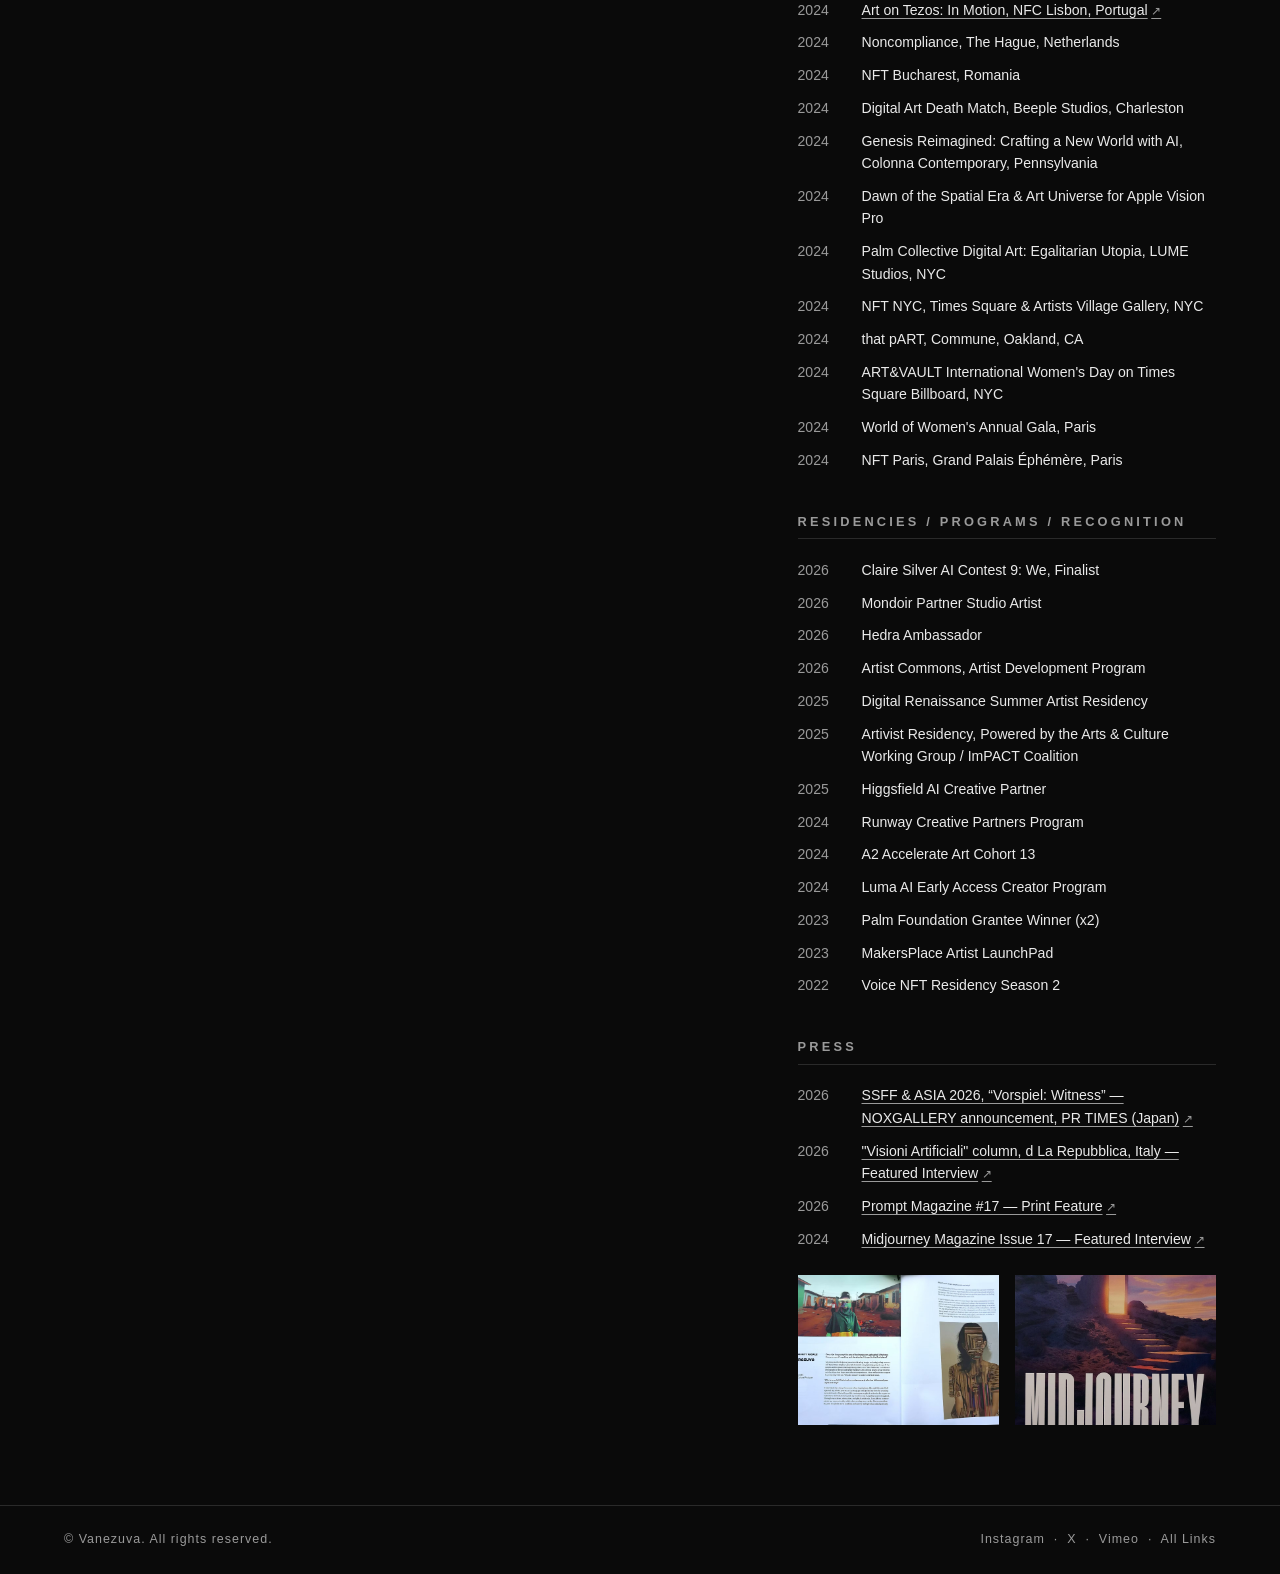
==== commit 2ec2c6f1: "Ambient bands and reveal on every page" ====
--- a/about.html
+++ b/about.html
@@ -9,7 +9,7 @@
   <meta property="og:title" content="About — Vanezuva">
   <meta property="og:description" content="Interdisciplinary artist and cultural researcher. Exhibitions, residencies, and press.">
   <meta property="og:type" content="website">
-  <link rel="stylesheet" href="css/main.css?v=16">
+  <link rel="stylesheet" href="css/main.css?v=17">
 </head>
 <body>
 
@@ -38,12 +38,21 @@
   </div>
 </header>
 
+<section class="hero hero-band">
+    <video src="media/ripple_clip_1.mp4"
+           poster="media/ripple_clip_1_poster.jpg"
+           autoplay muted loop playsinline aria-hidden="true"></video>
+    <div class="hero-caption">
+      <span class="hero-chip"><span class="title">AIRWAVES (Signal #1)</span><span class="sub">single-channel video</span></span>
+    </div>
+</section>
+
 <main>
-  <h1 class="page-title">About — Vanezuva (Vanessa Z.V.)</h1>
+  <h1 class="page-title reveal">About — Vanezuva (Vanessa Z.V.)</h1>
 
   <div class="about-grid">
 
-    <section class="statement">
+    <section class="statement reveal">
       <p class="lede">I am an interdisciplinary artist and cultural researcher working across video, sound, photography, painting, AI, and blockchain. My practice examines how dominant narratives shape who is seen, heard, and excluded.</p>
       <p>My work draws on a background in human rights education and over fifteen years designing community-centered programs within museums, schools, and public institutions. I treat these spaces and the technologies that run through them as material, using art to investigate how value is produced and creative labor distributed.</p>
       <p>I focus on resource extraction and digital power in relation to the Global South and diasporic experience. Using my own photographs, field recordings, and paintings, I merge lived reality with surrealism and abstraction to reflect on how people and nature become commodified, and where art might intervene.</p>
@@ -59,7 +68,7 @@
       </div>
     </section>
 
-    <aside class="cv">
+    <aside class="cv reveal">
       <h2>Exhibitions</h2>
       <ul>
         <li><span class="year">2026</span><span><a href="https://prtimes.jp/main/html/rd/p/000000022.000100330.html" target="_blank" rel="noopener">Vorspiel: Witness, Opening Act, SSFF &amp; ASIA 2026, MoN Takanawa, Tokyo</a></span></li>
@@ -169,7 +178,7 @@
   </div>
 </footer>
 
-<script src="js/main.js?v=11"></script>
+<script src="js/main.js?v=12"></script>
   <!-- Vercel Web Analytics (privacy-friendly, cookieless) -->
   <script>
     window.va = window.va || function () { (window.vaq = window.vaq || []).push(arguments); };
--- a/css/main.css
+++ b/css/main.css
@@ -281,7 +281,7 @@
 }
 @media (max-width: 800px) { .about-grid { grid-template-columns: 1fr; gap: 2.5rem; } }
 .statement p { margin-bottom: 1.2rem; max-width: 62ch; }
-.statement .lede { font-size: 1.15rem; line-height: 1.7; }
+.statement .lede, .contact-block .lede { font-size: clamp(1.2rem, 1.9vw, 1.55rem); line-height: 1.55; max-width: 40ch; }
 
 .cv h2 {
   font-size: 0.8rem;
@@ -596,7 +596,7 @@
   object-fit: cover;
   object-position: 50% 45%;
 }
-.hero-full .hero-caption {
+.hero-full .hero-caption, .hero-band .hero-caption {
   position: absolute;
   left: 0;
   right: 0;
@@ -607,7 +607,25 @@
   gap: 0.5rem 1rem;
   pointer-events: none;
 }
-.hero-full .hero-caption > * { pointer-events: auto; }
+.hero-full .hero-caption > *, .hero-band .hero-caption > * { pointer-events: auto; }
+
+/* secondary pages open on a shorter ambient band of a work */
+.hero-band {
+  position: relative;
+  margin: 0;
+  height: 52vh;
+  height: 52svh;
+  min-height: 300px;
+  max-height: 600px;
+  background: var(--bg-raised);
+  overflow: hidden;
+}
+.hero-band video {
+  width: 100%;
+  height: 100%;
+  aspect-ratio: auto;
+  object-fit: cover;
+}
 .hero-chip {
   display: inline-flex;
   align-items: center;
@@ -690,7 +708,8 @@
 @media (max-width: 640px) {
   .hero-full { min-height: 0; height: calc(100svh - var(--header-h, 63px)); }
   .hero-full video { object-position: 62% 45%; }
-  .hero-full .hero-caption { padding: 0.8rem 1rem; }
+  .hero-full .hero-caption, .hero-band .hero-caption { padding: 0.8rem 1rem; }
+  .hero-band { height: 42svh; min-height: 240px; }
   .hero-chip { font-size: 0.64rem; padding: 0.42rem 0.65rem; }
   .hero-full .hero-chip:not(.sound-toggle) { flex-direction: column; align-items: flex-start; gap: 0.15rem; }
   .scroll-cue { display: none; }
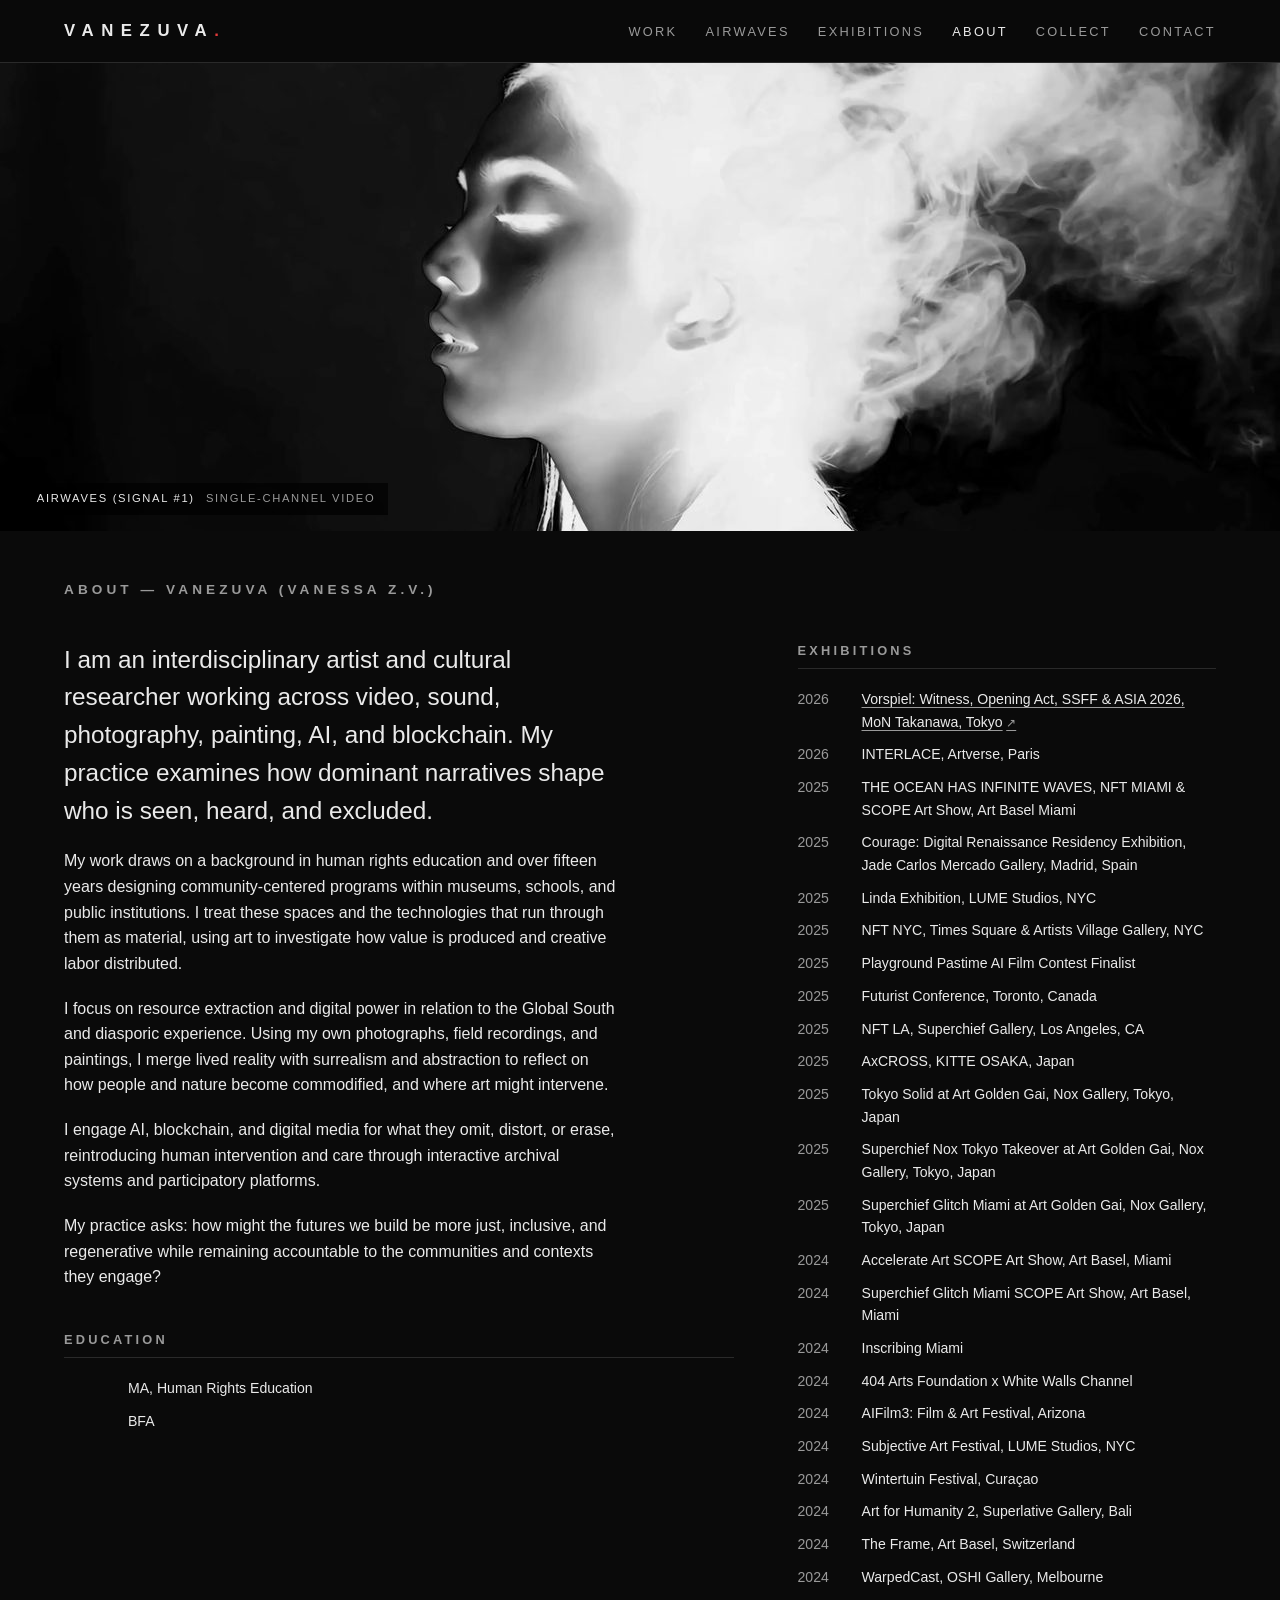
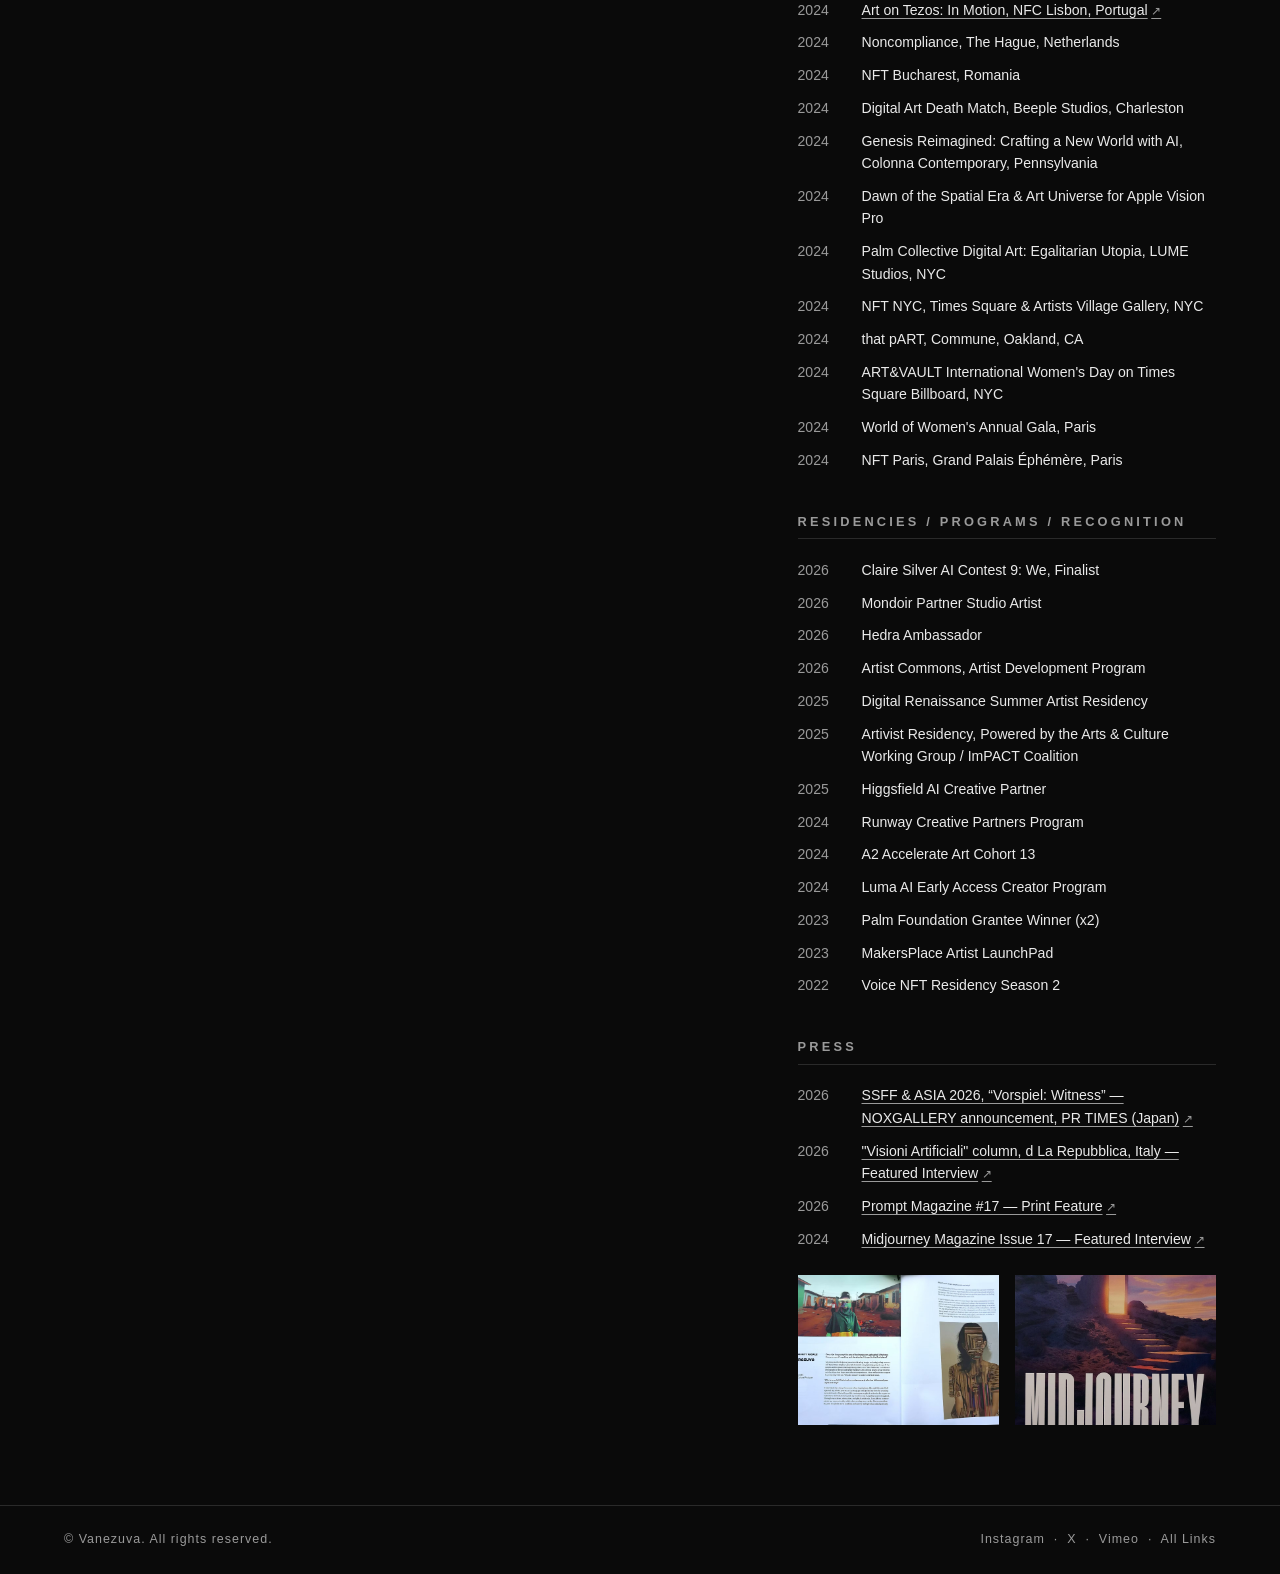
==== commit 9a9991e4: "Phone-friendly loops, homepage hero rotation, full reel on Exhibitions - Every hero and band carries" ====
--- a/about.html
+++ b/about.html
@@ -9,7 +9,7 @@
   <meta property="og:title" content="About — Vanezuva">
   <meta property="og:description" content="Interdisciplinary artist and cultural researcher. Exhibitions, residencies, and press.">
   <meta property="og:type" content="website">
-  <link rel="stylesheet" href="css/main.css?v=17">
+  <link rel="stylesheet" href="css/main.css?v=20">
 </head>
 <body>
 
@@ -39,7 +39,7 @@
 </header>
 
 <section class="hero hero-band">
-    <video src="media/ripple_clip_1.mp4"
+    <video data-src="media/ripple_clip_1.mp4" data-src-mobile="media/mobile/ripple_clip_1.mp4"
            poster="media/ripple_clip_1_poster.jpg"
            autoplay muted loop playsinline aria-hidden="true"></video>
     <div class="hero-caption">
@@ -178,7 +178,7 @@
   </div>
 </footer>
 
-<script src="js/main.js?v=12"></script>
+<script src="js/main.js?v=14"></script>
   <!-- Vercel Web Analytics (privacy-friendly, cookieless) -->
   <script>
     window.va = window.va || function () { (window.vaq = window.vaq || []).push(arguments); };
--- a/css/main.css
+++ b/css/main.css
@@ -626,7 +626,13 @@
   aspect-ratio: auto;
   object-fit: cover;
 }
+/* square works: the band grows to fit the whole square on black instead of cropping it */
+.hero-band.square { height: min(72vh, 100vw); height: min(72svh, 100vw); max-height: none; background: #000; }
+.hero-band.square video { object-fit: contain; background: #000; }
+/* caption box matches the square's width so the chip aligns with the work, not the viewport */
+.hero-band.square .hero-caption { left: 50%; right: auto; width: min(72vh, 100vw); width: min(72svh, 100vw); transform: translateX(-50%); }
 .hero-chip {
+  max-width: 100%;
   display: inline-flex;
   align-items: center;
   gap: 0.7rem;
@@ -637,11 +643,9 @@
   text-transform: uppercase;
   line-height: 1.4;
   padding: 0.5rem 0.8rem;
-  -webkit-backdrop-filter: blur(6px);
-  backdrop-filter: blur(6px);
 }
 .hero-chip .sub { color: var(--text-dim); }
-.sound-toggle {
+.sound-toggle, .hero-play {
   border: 0;
   font: inherit;
   font-size: 0.7rem;
@@ -651,11 +655,25 @@
   color: var(--text-dim);
 }
 .sound-toggle:hover, .sound-toggle[aria-pressed="true"] { color: var(--text); }
-.sound-toggle:focus-visible { outline: 1px solid var(--text); outline-offset: 2px; }
+.hero-play { color: var(--text); }
+.hero-play:hover { color: var(--accent); }
+.hero-play svg { width: 13px; height: 13px; display: block; }
+.sound-toggle:focus-visible, .hero-play:focus-visible { outline: 1px solid var(--text); outline-offset: 2px; }
 .sound-toggle svg { width: 15px; height: 15px; display: block; }
 .sound-toggle .on { display: none; }
 .sound-toggle[aria-pressed="true"] .on { display: block; }
 .sound-toggle[aria-pressed="true"] .off { display: none; }
+/* homepage rotation: two stacked loops crossfade; square works sit whole on black */
+.hero-full video.rotor {
+  position: absolute;
+  inset: 0;
+  opacity: 0;
+  background: #000;
+  transition: opacity 1s ease;
+}
+.hero-full video.rotor.is-active { opacity: 1; }
+.hero-full video.contain { object-fit: contain; }
+
 /* thin line at the bottom centre that draws downward; visible on light and dark frames */
 .scroll-cue {
   position: absolute;
@@ -711,7 +729,9 @@
   .hero-full .hero-caption, .hero-band .hero-caption { padding: 0.8rem 1rem; }
   .hero-band { height: 42svh; min-height: 240px; }
   .hero-chip { font-size: 0.64rem; padding: 0.42rem 0.65rem; }
-  .hero-full .hero-chip:not(.sound-toggle) { flex-direction: column; align-items: flex-start; gap: 0.15rem; }
+  /* caption chip on its own row; Watch and Sound share the row below it */
+  .hero-full .hero-caption > span.hero-chip, .hero-band .hero-caption > span.hero-chip { flex-basis: 100%; flex-direction: column; align-items: flex-start; gap: 0.15rem; }
+  .hero-play, .sound-toggle { white-space: nowrap; }
   .scroll-cue { display: none; }
   .hero-wide .hero-caption { padding: 0.6rem 1rem 0; }
 }
@@ -720,6 +740,6 @@
   html { scroll-behavior: auto; }
   html.js .reveal { opacity: 1; transform: none; transition: none; }
   .scroll-cue { animation: none; opacity: 0.6; }
-  .lightbox, .lightbox.open, .lightbox-inner { transition: none; }
+  .lightbox, .lightbox.open, .lightbox-inner, .hero-full video.rotor { transition: none; }
   .work .thumb video.preview { display: none; }
 }
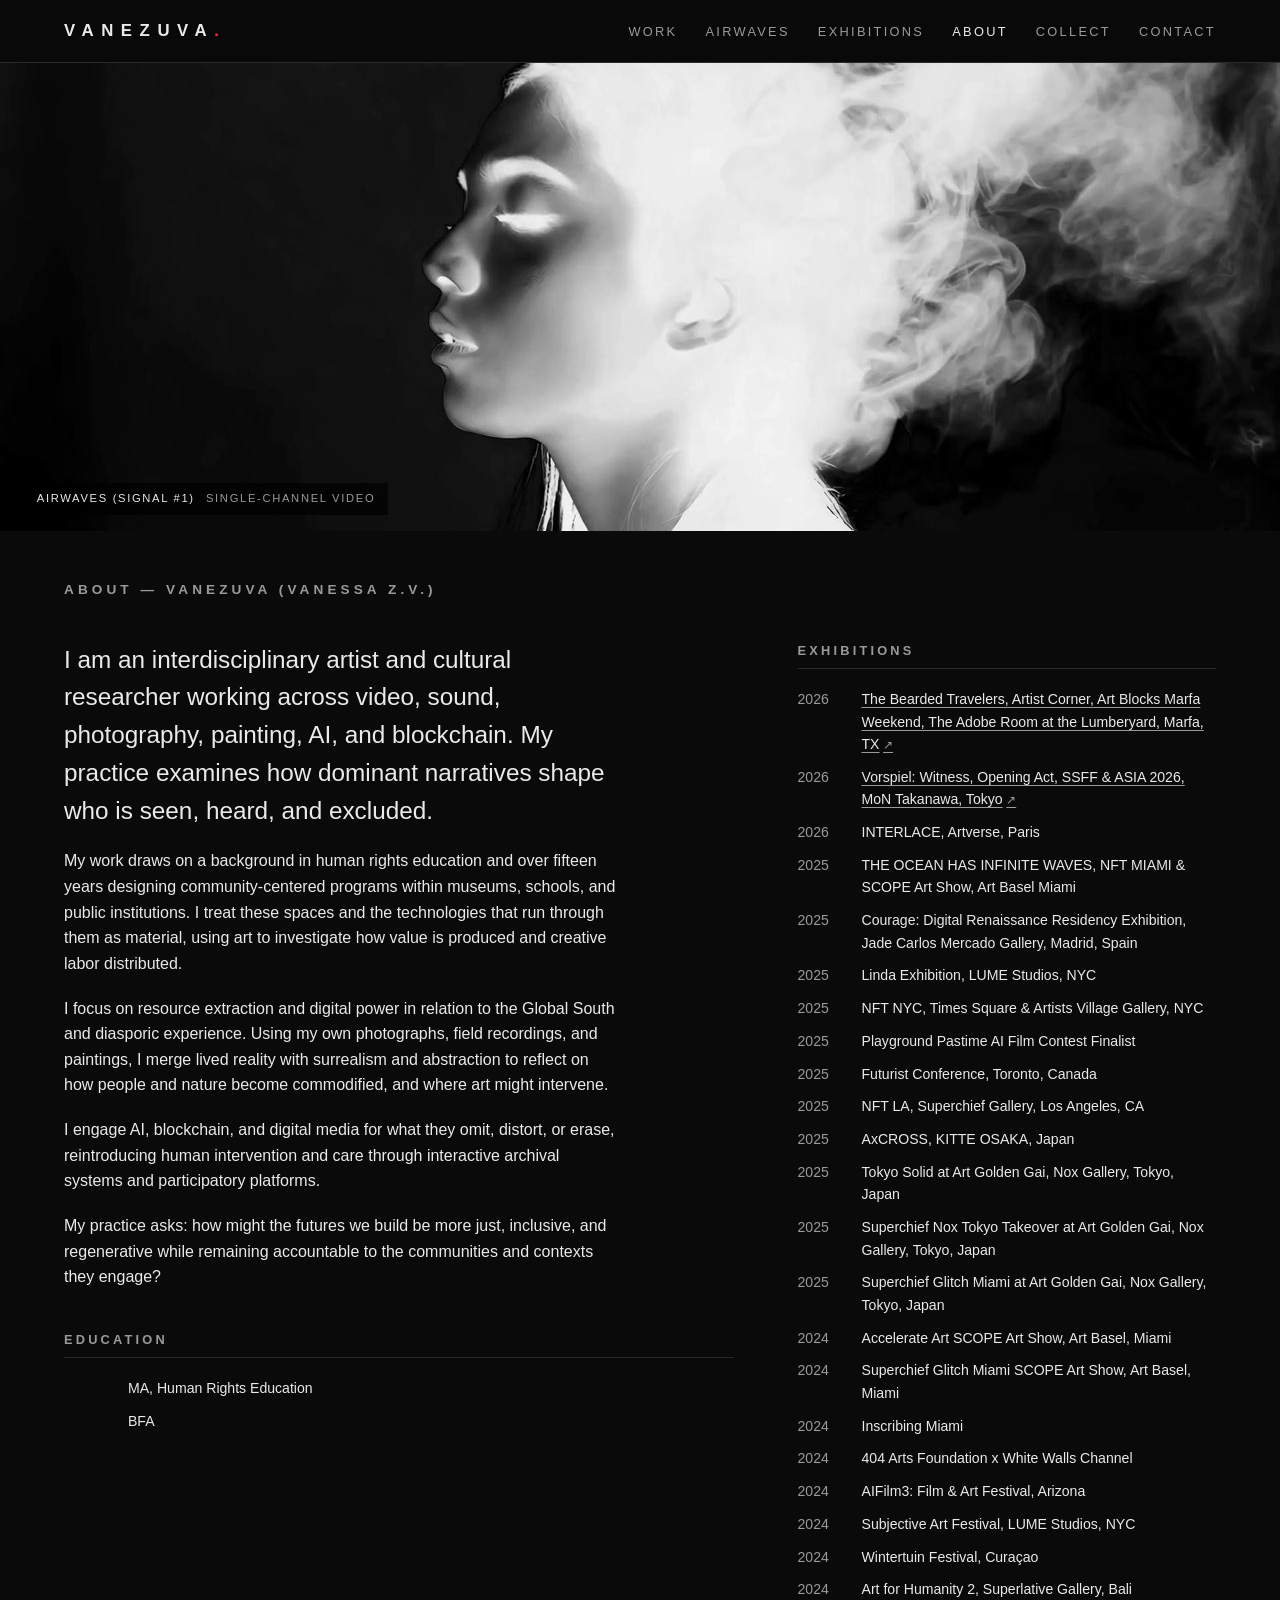
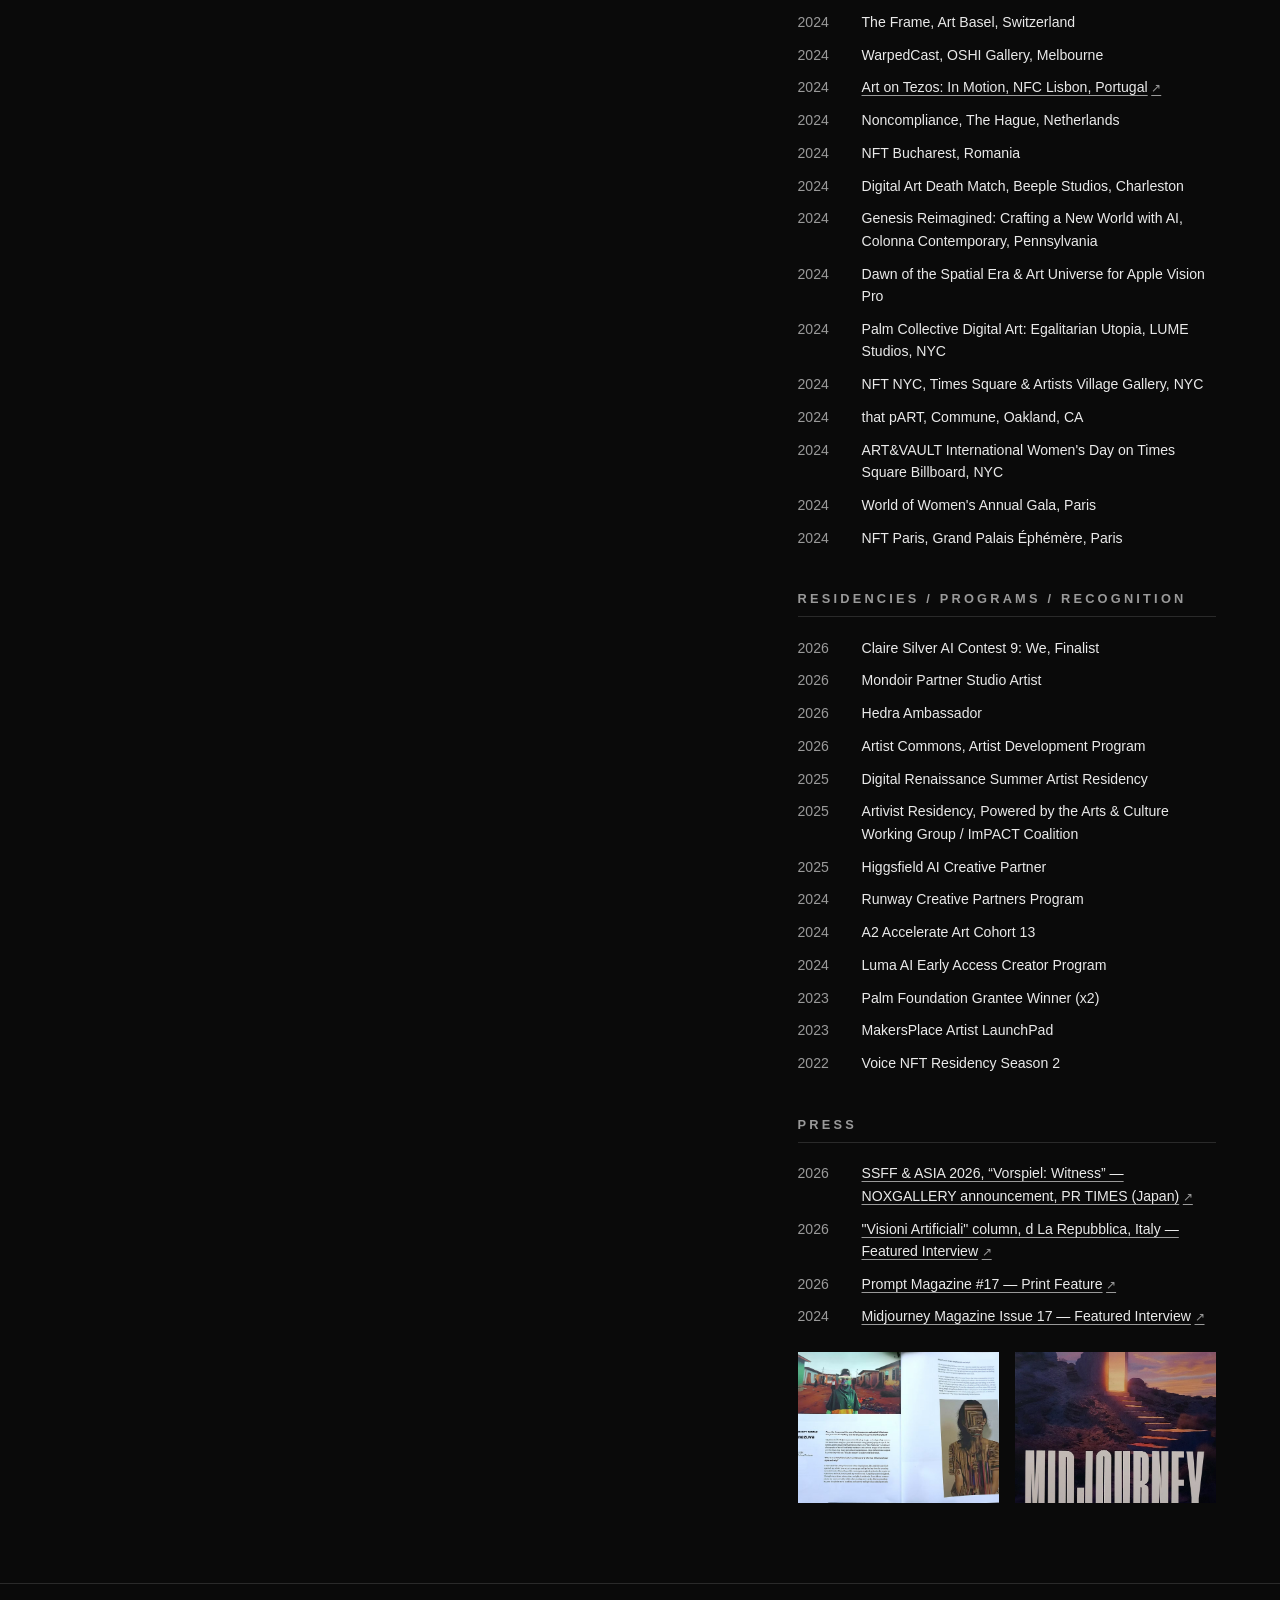
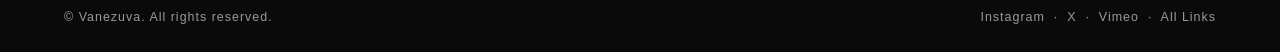
==== commit 1ad57786: "Exhibitions: add The Bearded Travelers Artist Corner, Art Blocks Marfa Weekend 2026 Adds the line to" ====
--- a/about.html
+++ b/about.html
@@ -71,6 +71,7 @@
     <aside class="cv reveal">
       <h2>Exhibitions</h2>
       <ul>
+        <li><span class="year">2026</span><span><a href="https://beardedtravelers.art/artist-corner" target="_blank" rel="noopener">The Bearded Travelers, Artist Corner, Art Blocks Marfa Weekend, The Adobe Room at the Lumberyard, Marfa, TX</a></span></li>
         <li><span class="year">2026</span><span><a href="https://prtimes.jp/main/html/rd/p/000000022.000100330.html" target="_blank" rel="noopener">Vorspiel: Witness, Opening Act, SSFF &amp; ASIA 2026, MoN Takanawa, Tokyo</a></span></li>
         <li><span class="year">2026</span><span>INTERLACE, Artverse, Paris</span></li>
         <li><span class="year">2025</span><span>THE OCEAN HAS INFINITE WAVES, NFT MIAMI &amp; SCOPE Art Show, Art Basel Miami</span></li>
@@ -178,7 +179,7 @@
   </div>
 </footer>
 
-<script src="js/main.js?v=14"></script>
+<script src="js/main.js?v=15"></script>
   <!-- Vercel Web Analytics (privacy-friendly, cookieless) -->
   <script>
     window.va = window.va || function () { (window.vaq = window.vaq || []).push(arguments); };
